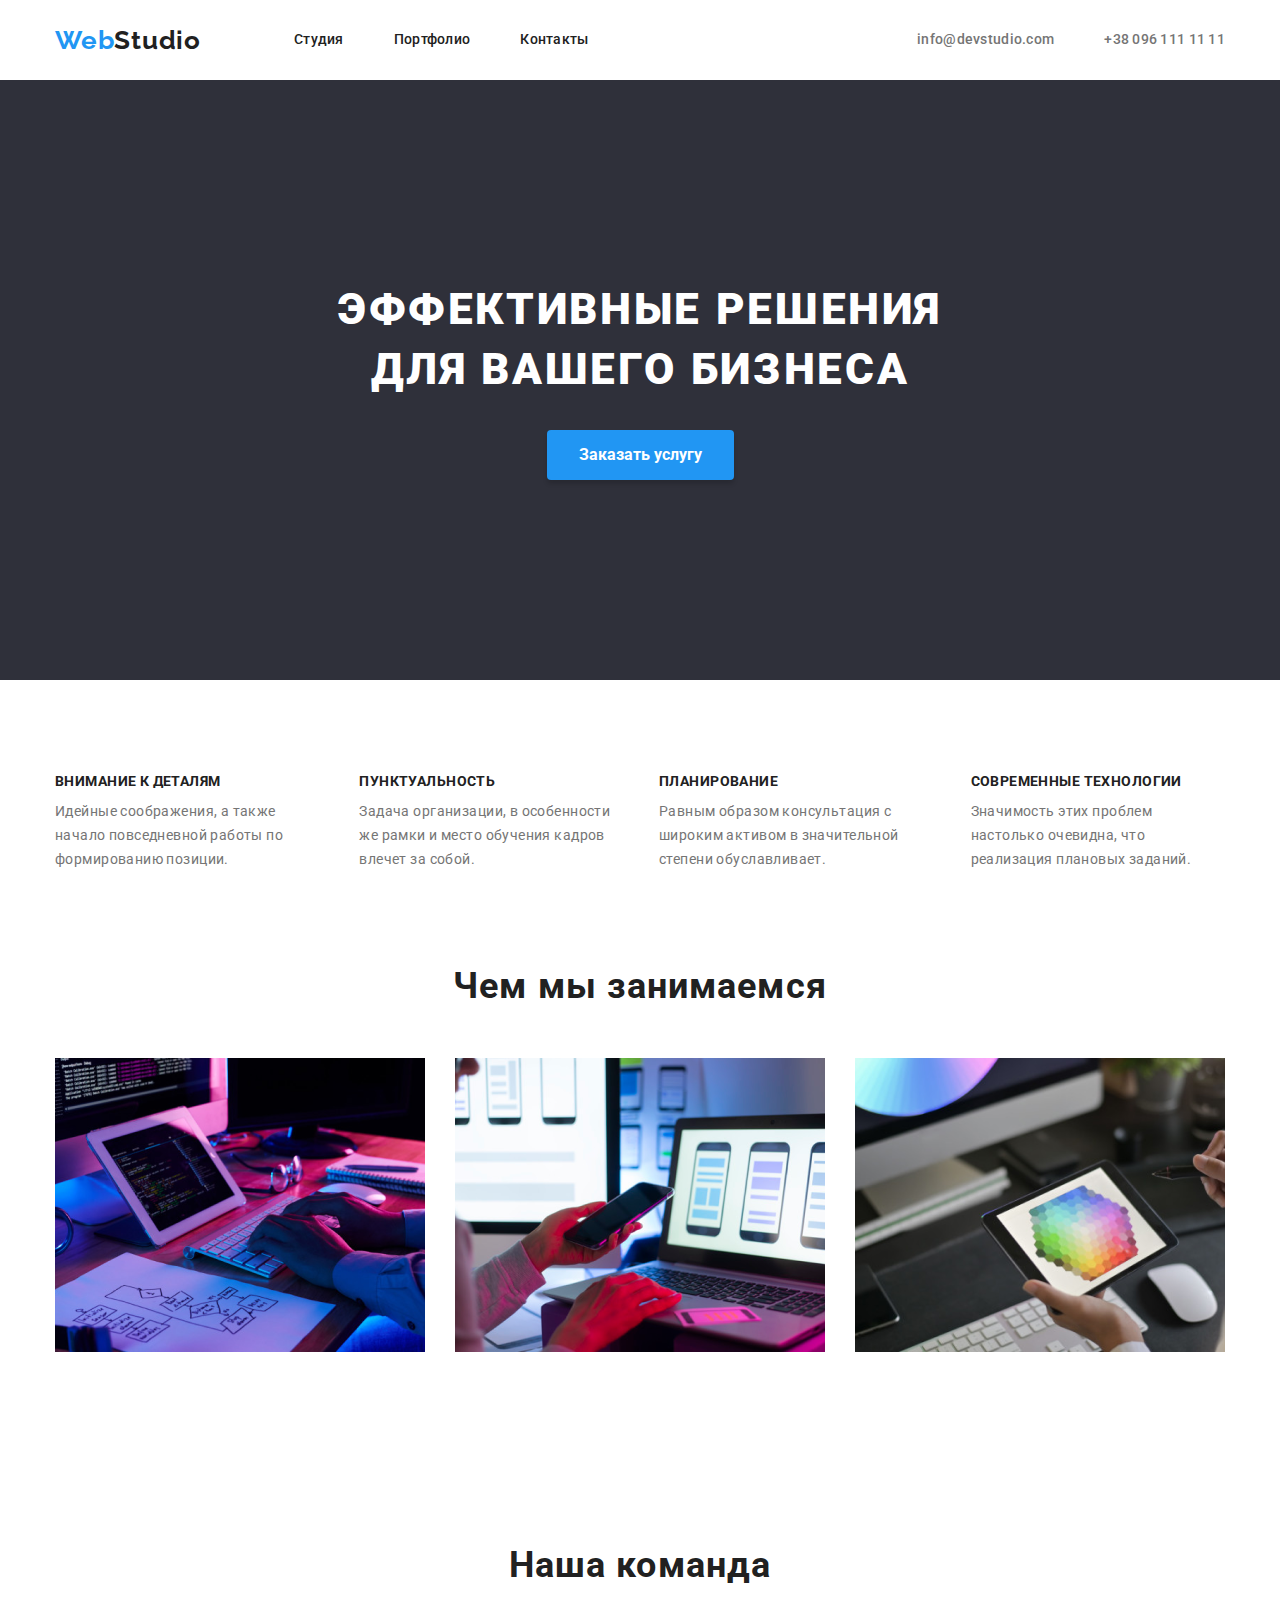
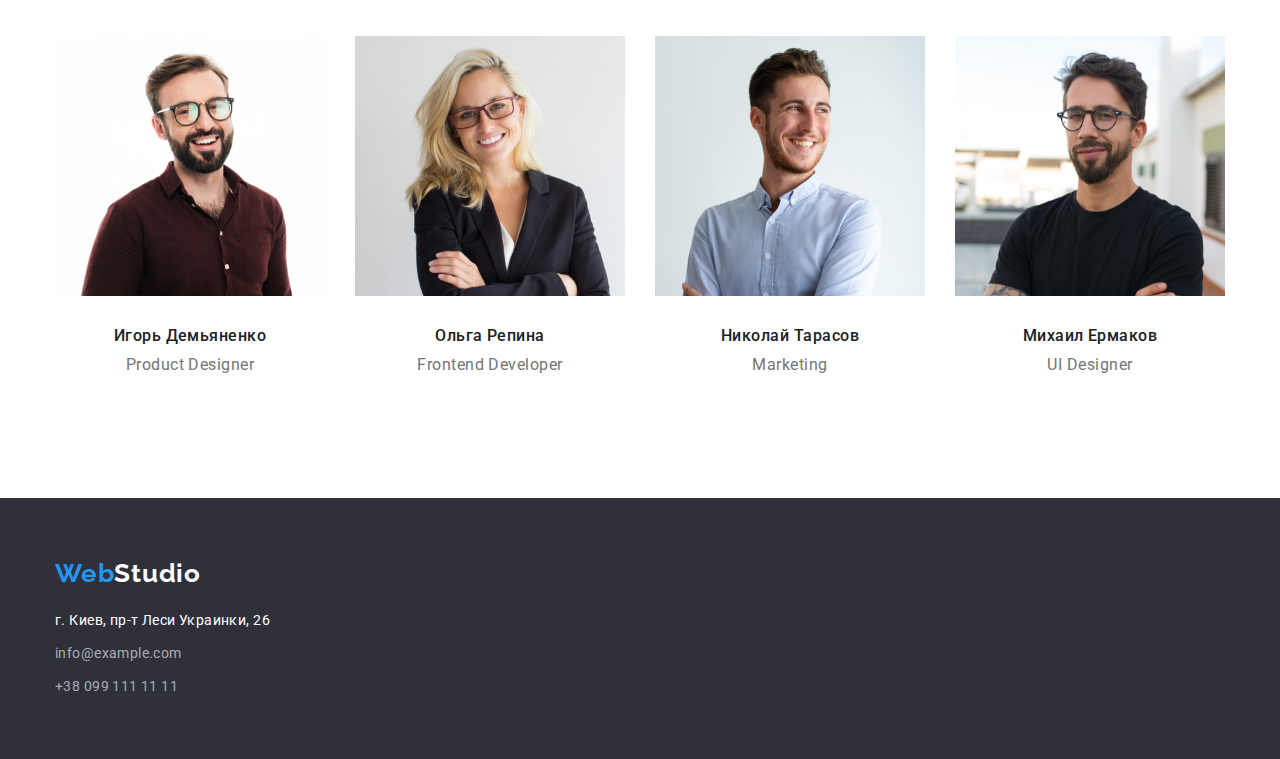
==== index.html @ 6ae776a7 "шаблон для 4 ДЗ" ====
<!DOCTYPE html>
<html lang="ru">
<head>
    <meta charset="UTF-8">
    <meta name="viewport" content="width=device-width, initial-scale=1.0">
    <title> goit-markup-hw-03</title>
    <link rel="preconnect" href="https://fonts.gstatic.com">
    <link href="https://fonts.googleapis.com/css2?family=Raleway:wght@700&family=Roboto:wght@400;500;700;900&display=swap" rel="stylesheet">
    <link rel="stylesheet"
        href="https://cdnjs.cloudflare.com/ajax/libs/modern-normalize/1.0.0/modern-normalize.min.css">
    <link rel="stylesheet" href="./css/styles.css">
</head>
<body>

    <!--меню главной навигации-->
    <header class="page-header">
        <div class="conteiner">
             <a href="#" class="logo">Web<span class="logo-color">Studio</span> </a>
                <nav class="nav">
                    <ul class="site-nav">
                        <li class="item"> <a class="header-links" href="./index.html" >Студия</a></li>
                        <li class="item"> <a class="header-links" href="./portfolio.html" >Портфолио</a> </li>
                        <li class="item"> <a class="header-links" href="" >Контакты</a></li>
                    </ul>
                </nav>   
            <ul class="header-contacts">
                <li class="contact-item"><a class="header-links" href="mailto:info@devstudio.com">info@devstudio.com</a></li>
                <li class="contact-item"><a class="header-links" href="tel:380961111111">+38 096 111 11 11</a></li>
            </ul>   
        </div>  
    </header>
    
    <!--Контент из секций-->
    <main>
        <!--секция Герой-->
        <section class="hero">
            <div class="conteiner">                
                 <h1 class="hero-text">Эффективные решения <br/> для вашего бизнеса</h1>
                <button type="button" class="hero-button">Заказать услугу</button>                
            </div>
        </section>
        
        <!--секция преимущества-->
        <section class="advantages">
            <div class="conteiner">
                <h2 class="invisible-title">Наши преимущества</h2>
                <ul class="advantages-elements">
                    <li class="advantages-element" >
                        <h3 class="name">Внимание к деталям</h3>  
                        <p>Идейные соображения, а также начало повседневной работы по формированию позиции.</p>   
                    </li>
                    <li class="advantages-element">
                        <h3 class="name">Пунктуальность</h3>  
                        <p>Задача организации, в особенности же рамки и место обучения кадров влечет за собой.</p>   
                    </li>
                    <li class="advantages-element">
                        <h3 class="name">Планирование</h3>  
                        <p>Равным образом консультация с широким активом в значительной степени обуславливает.</p>   
                    </li>
                    <li class="advantages-element">
                        <h3 class="name">Современные технологии</h3>  
                        <p>Значимость этих проблем настолько очевидна, что реализация плановых заданий.</p>   
                    </li>                    
                </ul>
            </div>
        </section>
        
         <!--секция чем мы занимаемся-->
        <section class="activity">
            <div class="conteiner">                
                    <h2 class="activity-titel">Чем мы занимаемся</h2>
                    <ul class="activity-variants">
                        <li class="activity-variant"> 
                                <a href="#"><img src="./img/z1.png" 
                                                alt="написание документации" 
                                                width="370" 
                                                height="294">
                                </a> 
                        </li>
                        <li class="activity-variant">
                                <a href=""><img src="./img/z2.png" 
                                                alt="разработка мобильных приложения" 
                                                width="370" 
                                                height="294">
                                </a>
                        </li>
                        <li class="activity-variant">
                                <a href=""><img src="./img/z3.png" 
                                                alt="подбор цвета с помощю приложения" 
                                                width="370" 
                                                height="294">

                                </a>
                        </li>
                    </ul>                
            </div>
        </section>
            
        <!--секция наша команда-->
        <section class="comand">            
            <div class="conteiner ">                
                <h2 class="comand-titel" >Наша команда</h2>
                <ul class="comand-members">
                    <li class="comand-member">
                        <a href="#">
                             <img class="photograph" src="./img/nk1.jpg" 
                                  alt="парень в очках и коричневой рубашке" 
                                  width="270"
                                  height="260">
                            <div class="background-titel">
                                 <h3 class="fuul-name">Игорь Демьяненко</h3>
                                 <p class="comand-position">Product Designer</p>
                            </div>
                        </a>
                    </li>
                    <li class="comand-member">
                        <a href="#">
                            <img class="photograph" src="./img/nk2.jpg" 
                                    alt="девушка в очках и черном педжаке" 
                                    width="270"
                                    height="260">
                            <div class="background-titel">
                                    <h3 class="fuul-name">Ольга Репина</h3>
                                    <p class="comand-position">Frontend Developer</p>
                            </div>
                        </a>
                    </li>
                    <li class="comand-member">
                        <a href="#">
                            <img class="photograph" src="./img/nk3.jpg" 
                                 alt="парень в белой рубашке" 
                                 width="270"
                                 height="260">
                             <div class="background-titel">
                                <h3 class="fuul-name">Николай Тарасов</h3>
                                <p class="comand-position">Marketing</p>
                            </div>
                        </a>
                    </li>
                    <li class="comand-member">
                        <a href="#">
                             <img class="photograph" src="./img/nk4.jpg" 
                                alt="парень в очках и черной футболке" 
                                width="270"
                                height="260">
                            <div class="background-titel">
                                <h3 class="fuul-name">Михаил Ермаков</h3>
                                <p class="comand-position">UI Designer</p>
                            </div>
                        </a>
                     </li>   
                </ul>                
            </div>                
        </section>
        
    </main>

    <!--Контактная информация подвал-->
    <footer class="page-footer">
        <section class="footer-sec">
            <div class="conteiner">
                <h2 class="invisible-title">Подвал</h2>
                <a class="logo-footer" href="#">Web<span class="logo-color-footer">Studio</span> </a>
                <address> 
                    <ul class="contacts">
                        <li class="contact-element">
                            <p>г. Киев, пр-т Леси Украинки, 26</p>
                        </li>
                        <li class="contact-element contacts-foter">
                            <a href="mailto:info@example.com">info@example.com</a>
                        </li>
                        <li class="contact-element contacts-foter">
                            <a href="tel:380991111111">+38 099 111 11 11</a>
                        </li>                     
                    </ul>
                </address>
            </div>
        </section>        
    </footer>
</body>
</html>
---- css/styles.css ----
/* Hedaer*/

:root {
 /*--main-backgraund-color:#E5E5E5;*/
  --dark-backgraund-color: #2f303a;
  --black-text-color: #212121;
  --hover-text-color: #2196f3;
  --white-text-color: #ffffff;
  --grey-text-color: #757575;
  --button-background-color: #f5f4fa;
  --white-background-color: #ffffff;
}

a {
  text-decoration: none;  
}


li {
  list-style: none;
}
a,
ul,
li,
p,
h1,
h2,
h3,
h4{
  margin-top: 0;
  margin-bottom: 0;
  padding-left: 0;
}

body {
  font-family: Roboto;
}

.conteiner {

  width: 1200px;
  margin-left: auto;
  margin-right: auto;  
  padding-left: 15px;
  padding-right: 15px;
}

/* Логотип*/
.logo {
  margin-right: 93px;

  font-family: Raleway;
  font-weight: 700;
  font-size: 26px;
  line-height: 1.19;
  letter-spacing: 0.03em;

  color: var(--hover-text-color);
}
.logo-color {
  color: var(--black-text-color);
}

/* главное меню с контактами*/
.page-header >.conteiner{
  display: flex;
  align-items: center;
}
 
.page-header {
 color: var(--black-text-color);
 background-color:var(--white-background-color); 
}

.site-nav{
  display: flex;
}

.site-nav>.item:not(:last-child){
margin-right: 50px;
}

.header-contacts>.contact-item:not(:last-child){
  margin-right: 50px;
}

.header-links{
  display: block;
  padding-top: 32px;
  padding-bottom: 32px;
}

.header-contacts{
  display: flex;
  margin-left: auto;
}

.site-nav a {
  font-weight: 500;
  font-size: 14px;
  line-height: 1.14;
  letter-spacing: 0.02em;

  color: var(--black-text-color);
}

.header-contacts a {
  font-weight: 500;
  font-size: 14px;
  line-height: 1.14;
  letter-spacing: 0.02em;

  color: var(--grey-text-color);
}

.site-nav a:hover,
.site-nav a:focus {
  color: var(--hover-text-color);
}

.header-contacts a:hover,
.header-contacts a:focus {
  color: var(--hover-text-color);
}

/*Секция Герой*/

.hero {
  background-color: var(--dark-backgraund-color);
  text-align: center;
  padding-top: 200px; 
  padding-bottom: 200px;
}

.hero-text {
  
  display: block;
   
  padding-bottom: 30px;
  margin-left: auto;
  margin-right: auto;
  font-weight: 900;
  font-size: 44px;
  line-height: 1.36;

  text-align: center;
  letter-spacing: 0.06em;
  text-transform: uppercase;

  color: var(--white-text-color);
}

.hero-button {
  display: inline-block;
  text-align: center;
  text-decoration: none;
  
  padding-top: 10px;
  padding-right: 32px;
  padding-bottom: 10px;
  padding-left: 32px;
  
  cursor: pointer;
  border: transparent; 

  font-weight: 700;
  font-size: 16px;
  line-height: 1.88;

  background: var(--hover-text-color);
  box-shadow: 0px 4px 4px rgba(0, 0, 0, 0.15);
  border-radius: 4px;
  color: var(--white-text-color);
  font-family: inherit;
}

.hero-button:hover,
.hero-button:focus{
  background-color: var(--white-background-color);
  color: var(--hover-text-color);
}

/*Приимущества*/

.advantages {
  display: flex;
  background-color: var(--white-background-color);
  padding-top: 94px;
  padding-bottom: 94px;
}

.advantages-elements{
  display: flex;
 /* margin-top: 94px;
  margin-bottom: 94px;*/
}

.advantages-elements>.advantages-element:not(:last-child){
  margin-right: 30px;
}

.invisible-title {
  position: absolute;
  clip: rect(0 0 0 0);
  width: 1px;
  height: 1px;
  margin: -1px;
  ...
}

.name{
  margin-bottom: 10px;
}

.advantages h3 {
  font-weight: 700;
  font-size: 14px;
  line-height: 1.14;
  letter-spacing: 0.03em;
  text-transform: uppercase;

  color: var(--black-text-color);
}

.advantages p {
  font-size: 14px;
  line-height: 1.71;

  letter-spacing: 0.03em;

  color: var(--grey-text-color);
}

/*наши работы*/

.activity {
  display: flex;
  background-color: var(--white-background-color);
  padding-bottom: 94px;
}

.activity-titel{
  margin-bottom: 50px;
}

.activity-variants{
  display: flex;  
}

.activity-variants>.activity-variant:not(:last-child){
  margin-right: 30px;
}

.activity h2 {
  font-weight: 700;
  font-size: 36px;
  line-height: 1.17;
  text-align: center;
  letter-spacing: 0.03em;

  color: var(--black-text-color);
}

/*Наша команда*/

.comand {
  display: flex;
  background-color: var(--white-background-color);
  padding-top: 94px;
  padding-bottom: 94px; 
  
}

.comand-titel{  
  margin-bottom: 50px;

  font-weight: 700;
  font-size: 36px;
  line-height: 1.17;
  text-align: center;
  letter-spacing: 0.03em;

  color: var(--black-text-color);
}

.comand-members{
  display: flex; 
}

.comand-members>.comand-member:not(:last-child){
  margin-right: 30px;
}

.photograph{
  display: block;  
}

.fuul-name{  
  margin-bottom: 10px;

  font-weight: 500;
  font-size: 16px;
  line-height: 1.19;

  letter-spacing: 0.03em;

  color: var(--black-text-color);
}

.background-titel{
  background-color: var(--white-background-color);
  padding-top: 30px;
  padding-bottom: 30px;
  text-align: center;
}

.comand-position {
  font-size: 16px;
  line-height: 1.19;

  letter-spacing: 0.03em;

  color: var(--grey-text-color);
}

/*Футер*/

.page-footer {
  background-color: var(--dark-backgraund-color);
  padding-top: 60px;
  padding-bottom: 60px;
}

.contacts>.contact-element:not(:last-child){
  margin-bottom: 9px; 
}

.logo-footer{
  display: block;
  margin-bottom: 20px;

  font-family: Raleway;
  font-weight: 700;
  font-size: 26px;
  line-height: 1.19;  

  letter-spacing: 0.03em;
   
  color: var(--hover-text-color);
}

.logo-color-footer{
  color:var(--white-text-color);
}

.page-footer p {
  font-style: normal;
  font-size: 14px;
  line-height: 1.71;

  letter-spacing: 0.03em;

  color: var(--white-text-color);
}

.contacts-foter a {
  font-style: normal;
  font-size: 14px;
  line-height: 1.71;

  letter-spacing: 0.03em;

  color: rgba(255, 255, 255, 0.6);
}

/*Портфолио кнопки*/

.border-botton{
  border-bottom: 1px solid #ECECEC;
}

.our-projects {
  background-color:var(--white-background-color);
  padding-top: 94px;
  padding-bottom: 94px;
} 

.portfolio-button {
  display: inline-block;
  text-align: center;
  text-decoration: none;
  background-color: var(--button-background-color);

  padding-top: 6px;
  padding-right: 22px;
  padding-bottom: 6px;
  padding-left: 22px; 

  font-family: inherit;

  font-weight: 500;
  font-size: 16px;
  line-height: 1.62;

  *letter-spacing: 0.03em;

  color: var(--black-text-color);
  border-radius: 4px;
  border: transparent;
  cursor: pointer;
}

.portfolio-button:hover,
.portfolio-button:focus{
  background-color: var(--hover-text-color);
  color: var(--white-background-color);
}

.filters-button>.filter-button:not(:last-child){
  margin-right: 8px; 
}

.filters-button{
  display: flex;
  justify-content:center;
  margin-bottom: 50px;
 
}

/* портфлио проекты*/

.projects-view{
  display: flex;
  flex-wrap: wrap;
    
}

.project-elements{
  display: block;
  
  width: calc((100% - 60px) / 3);
  margin-right: 30px;
  margin-bottom: 30px;
  border: 1px solid #eeeeee;
}

.project-elements:nth-child(3n){
  margin-right: 0;
}

.project-elements:nth-last-child(-n + 3){
  margin-bottom: 0;
}

.project-img{
  display: block;  
}

.project-titel{ 
  margin-bottom: 4px;

  font-weight: 700;
  font-size: 18px;
  line-height: 2;

  letter-spacing: 0.06em;

  color: var(--black-text-color);
}

.project-type{
  font-size: 16px;
  line-height: 1.87;

  letter-spacing: 0.03em;

  color: var(--grey-text-color);
}

.portfolio-button:hover,
.portfolio-button:focus {
  background-color: var(--hover-text-color);
  color: var(--white-text-color);
}

.background-end{
  background-color: var(--white-background-color);
  padding-top: 20px;
  padding-left: 24px;
  padding-bottom: 20px;
}
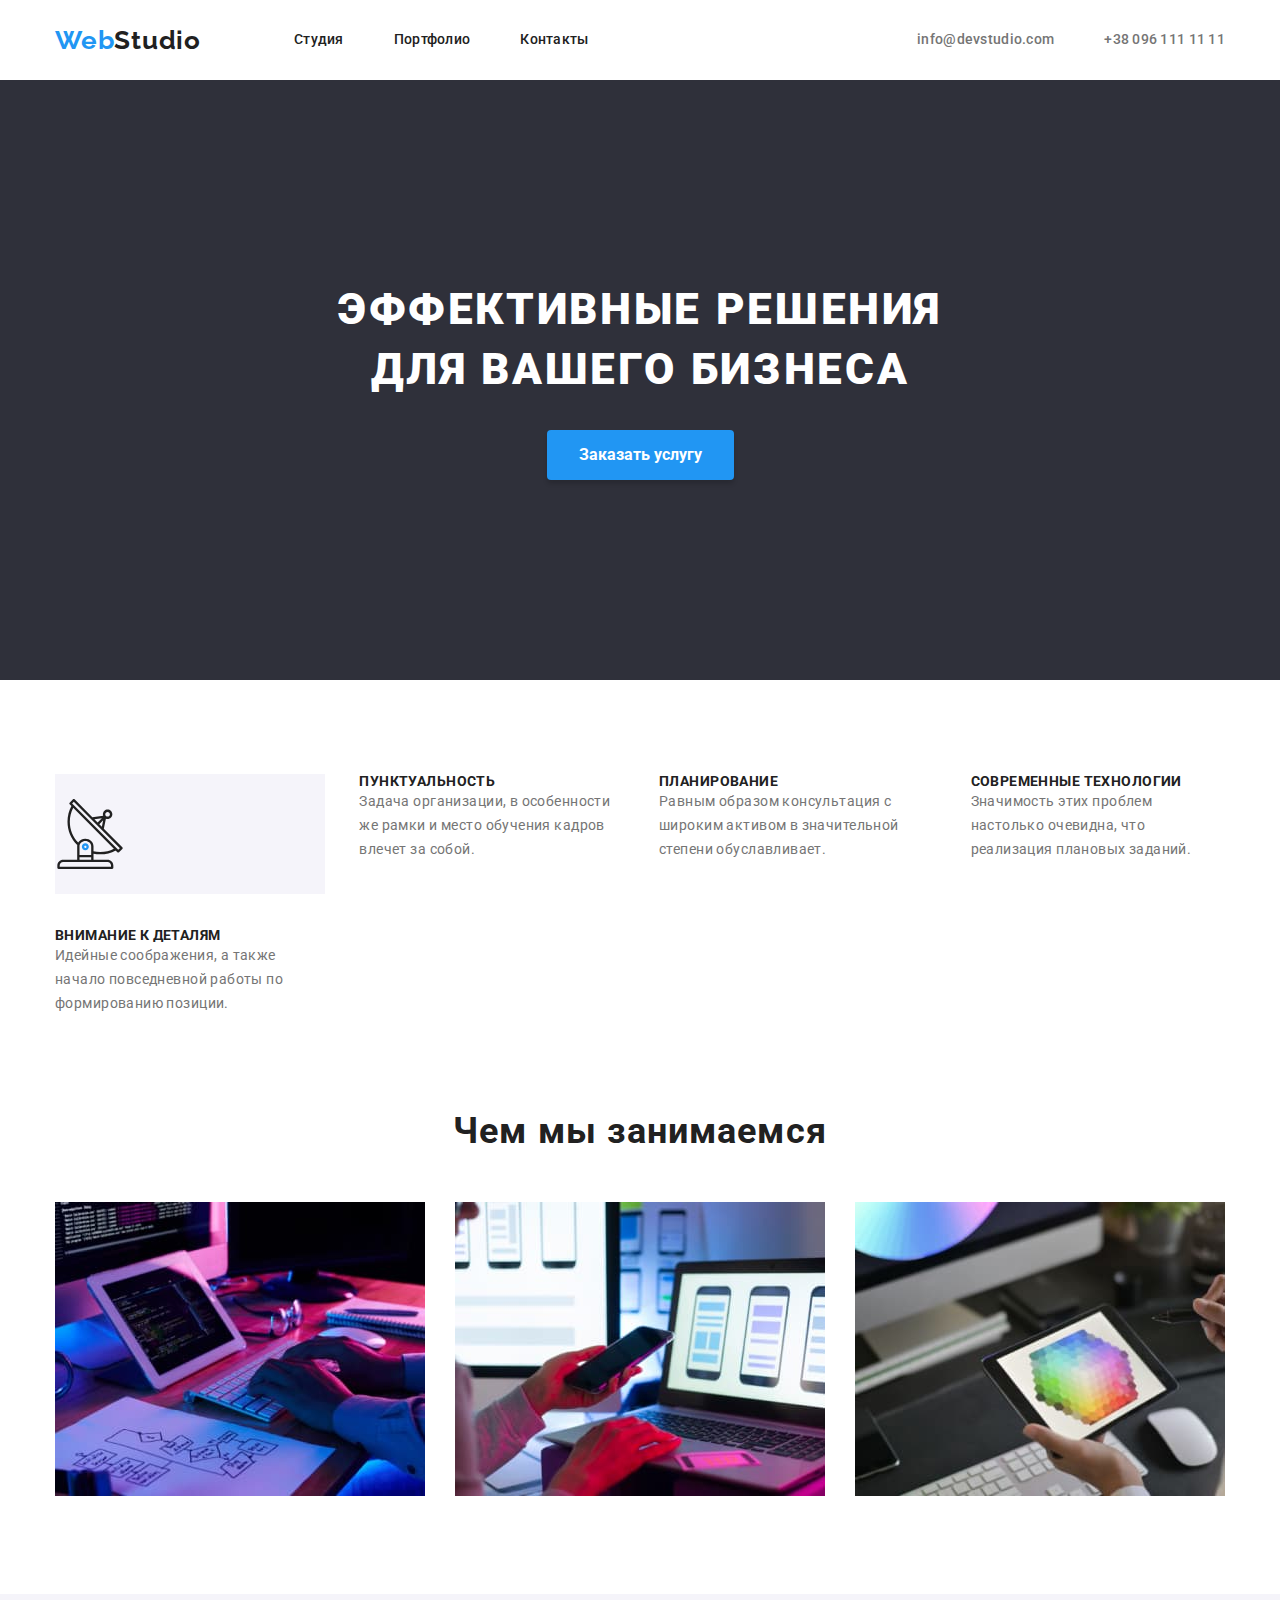
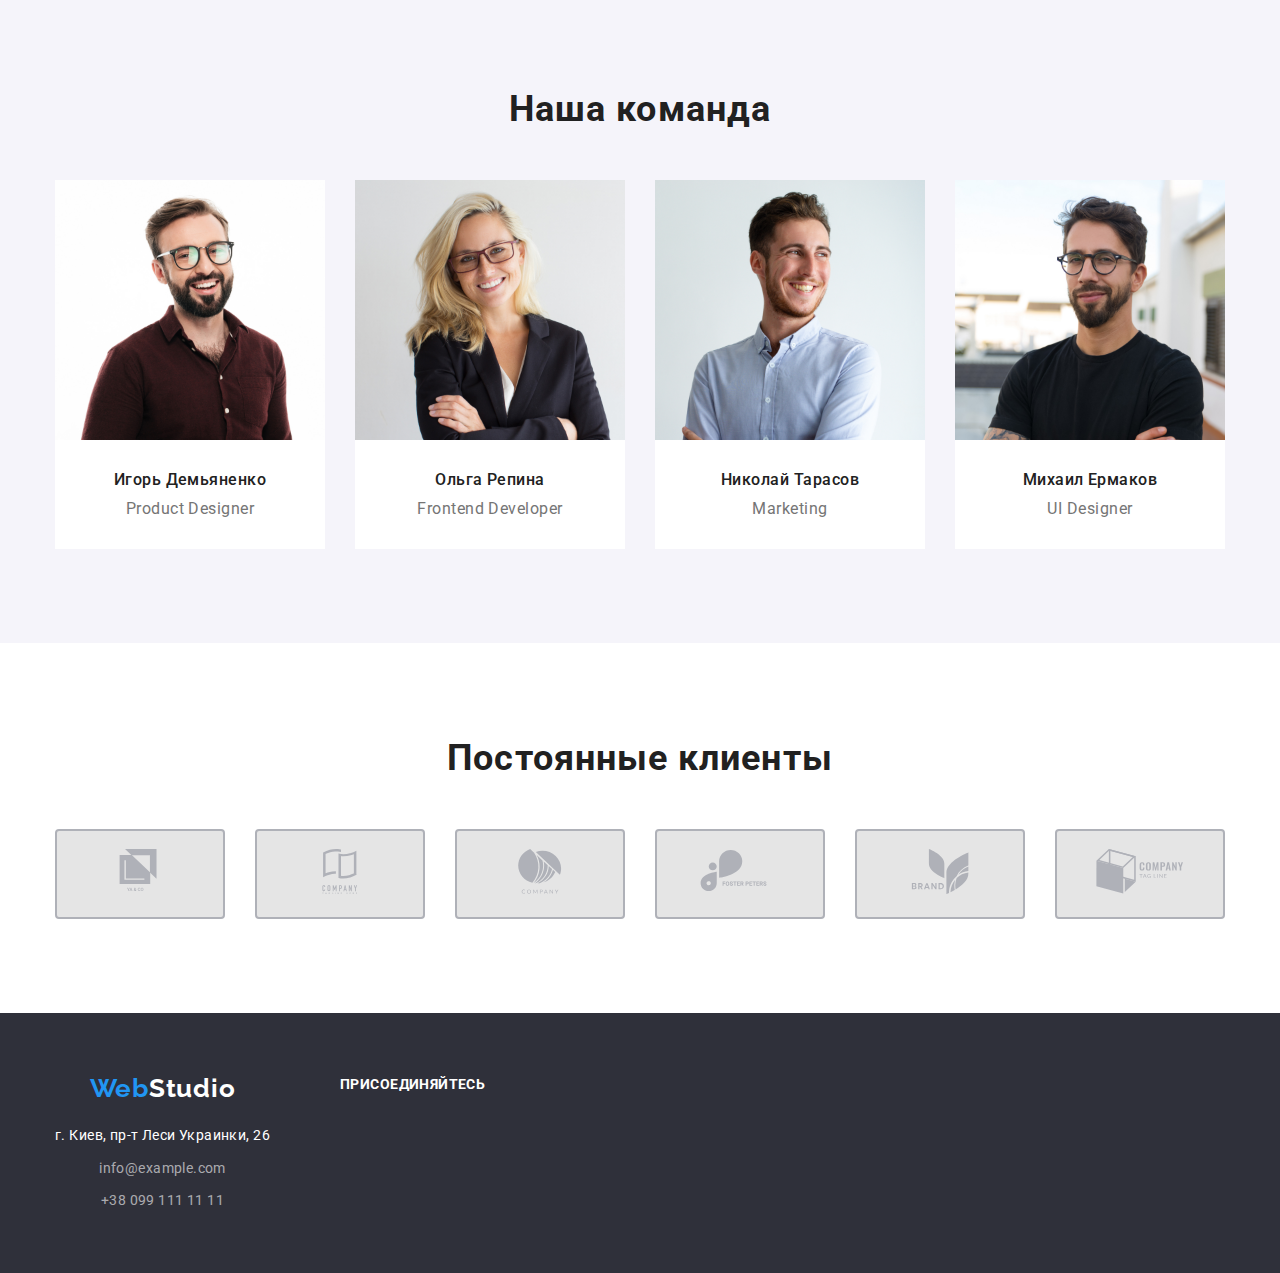
==== commit f5ba1a0a: "создает логотипы компании" ====
--- a/index.html
+++ b/index.html
@@ -35,8 +35,10 @@
         <!--секция Герой-->
         <section class="hero">
             <div class="conteiner">                
-                 <h1 class="hero-text">Эффективные решения <br/> для вашего бизнеса</h1>
-                <button type="button" class="hero-button">Заказать услугу</button>                
+                <div class="hero-width">
+                    <h1 class="hero-text">Эффективные решения для вашего бизнеса</h1>
+                    <button type="button" class="hero-button">Заказать услугу</button>  
+                </div>              
             </div>
         </section>
         
@@ -46,6 +48,11 @@
                 <h2 class="invisible-title">Наши преимущества</h2>
                 <ul class="advantages-elements">
                     <li class="advantages-element" >
+                        <a href="">
+                            <svg class="advantages-icon">
+                                <use class="icon-element" href="./img/symbol-defs.svg#icon-antenna" width=70px hidgh=70px ></use>
+                            </svg>
+                        </a>
                         <h3 class="name">Внимание к деталям</h3>  
                         <p>Идейные соображения, а также начало повседневной работы по формированию позиции.</p>   
                     </li>
@@ -71,21 +78,21 @@
                     <h2 class="activity-titel">Чем мы занимаемся</h2>
                     <ul class="activity-variants">
                         <li class="activity-variant"> 
-                                <a href="#"><img src="./img/z1.png" 
+                                <a href="#"><img src="./img/z1.jpg" 
                                                 alt="написание документации" 
                                                 width="370" 
                                                 height="294">
                                 </a> 
                         </li>
                         <li class="activity-variant">
-                                <a href=""><img src="./img/z2.png" 
+                                <a href=""><img src="./img/z2.jpg" 
                                                 alt="разработка мобильных приложения" 
                                                 width="370" 
                                                 height="294">
                                 </a>
                         </li>
                         <li class="activity-variant">
-                                <a href=""><img src="./img/z3.png" 
+                                <a href=""><img src="./img/z3.jpg" 
                                                 alt="подбор цвета с помощю приложения" 
                                                 width="370" 
                                                 height="294">
@@ -152,28 +159,100 @@
                 </ul>                
             </div>                
         </section>
+
+        <!--Постоянные клиенты-->
+        <section class="regular-customers">
+            <div class="conteiner ">
+                <h2 class="customers-titel">Постоянные клиенты</h2>
+                <ul class="buyer-list">
+                    <li class="customers-element">
+                       <a href=""> 
+                            <svg class="customers-logo">
+                                <use href="./img/symbol-defs.svg#icon-logo1"></use>
+                            </svg>    
+                       </a>
+                    </li>
+                    <li class="customers-element">
+                        <a href=""> 
+                             <svg class="customers-logo">
+                                 <use href="./img/symbol-defs.svg#icon-logo2"></use>
+                             </svg>    
+                        </a>
+                     </li>
+                     <li class="customers-element">
+                        <a href=""> 
+                             <svg class="customers-logo">
+                                 <use href="./img/symbol-defs.svg#icon-logo3"></use>
+                             </svg>    
+                        </a>
+                     </li>
+                     <li class="customers-element">
+                        <a href=""> 
+                             <svg class="customers-logo sizefor">
+                                 <use href="./img/symbol-defs.svg#icon-logo4"></use>
+                             </svg>    
+                        </a>
+                     </li>
+                     <li class="customers-element">
+                        <a href=""> 
+                             <svg class="customers-logo">
+                                 <use href="./img/symbol-defs.svg#icon-logo5"></use>
+                             </svg>    
+                        </a>
+                     </li>
+                     <li class="customers-element sizesix">
+                        <a href=""> 
+                             <svg class="customers-logo">
+                                 <use href="./img/symbol-defs.svg#icon-logo6"></use>
+                             </svg>    
+                        </a>
+                     </li>
+                    
+                </ul>
+            </div>
+        </section>
         
     </main>
 
     <!--Контактная информация подвал-->
     <footer class="page-footer">
-        <section class="footer-sec">
+        <section >
             <div class="conteiner">
-                <h2 class="invisible-title">Подвал</h2>
-                <a class="logo-footer" href="#">Web<span class="logo-color-footer">Studio</span> </a>
-                <address> 
-                    <ul class="contacts">
-                        <li class="contact-element">
-                            <p>г. Киев, пр-т Леси Украинки, 26</p>
-                        </li>
-                        <li class="contact-element contacts-foter">
-                            <a href="mailto:info@example.com">info@example.com</a>
-                        </li>
-                        <li class="contact-element contacts-foter">
-                            <a href="tel:380991111111">+38 099 111 11 11</a>
-                        </li>                     
-                    </ul>
-                </address>
+                <div class="contacts-footer">
+                    <div>
+                        <h2 class="invisible-title">Подвал</h2>
+                        <a class="logo-footer" href="#">Web<span class="logo-color-footer">Studio</span> </a>
+                        <address> 
+                            <ul class="contacts">
+                                <li class="contact-element">
+                                    <p>г. Киев, пр-т Леси Украинки, 26</p>
+                                </li>
+                                <li class="contact-element contacts-foter">
+                                    <a href="mailto:info@example.com">info@example.com</a>
+                                </li>
+                                <li class="contact-element contacts-foter">
+                                    <a href="tel:380991111111">+38 099 111 11 11</a>
+                                </li>                     
+                            </ul>
+                        </address>
+                    </div>
+                    
+                    <div class="social-networks">
+                        <p class="titel-networks">присоединяйтесь</p>
+                        <ul>
+                            <li> <a href="#"></a> 
+                            </li>
+                            <li>
+
+                            </li>
+                            <li>
+                                
+                            </li>
+                            <li></li>
+                        </ul>
+                    </div>
+                </div>
+                
             </div>
         </section>        
     </footer>
--- a/css/styles.css
+++ b/css/styles.css
@@ -1,7 +1,7 @@
 /* Hedaer*/
 
 :root {
- /*--main-backgraund-color:#E5E5E5;*/
+ --logo-backgraund-color:#E5E5E5;
   --dark-backgraund-color: #2f303a;
   --black-text-color: #212121;
   --hover-text-color: #2196f3;
@@ -132,6 +132,11 @@
   padding-bottom: 200px;
 }
 
+.hero-width{
+ display: inline-block; 
+ width: 696px;
+}
+
 .hero-text {
   
   display: block;
@@ -208,6 +213,25 @@
   ...
 }
 
+.advantages-icon{
+  display:inline-flex;
+  
+  width: 270px;
+  height: 120px;
+  background-color:var(--button-background-color) ;
+  margin-bottom: 30px;
+  align-items: center;
+  justify-content: center;
+}
+/*
+.icon-element{
+  display: inline-flex;
+  /*width: 70px;
+  height: 70px;*/
+  align-items: center;
+  justify-content: center;
+}*/
+
 .name{
   margin-bottom: 10px;
 }
@@ -265,7 +289,7 @@
 
 .comand {
   display: flex;
-  background-color: var(--white-background-color);
+  background-color: var(--button-background-color);
   padding-top: 94px;
   padding-bottom: 94px; 
   
@@ -323,6 +347,77 @@
   color: var(--grey-text-color);
 }
 
+/*Постоянные клиенты*/
+
+.regular-customers{
+padding-top: 94px;
+padding-bottom: 94px;
+}
+
+.customers-titel{
+margin-bottom: 50px;
+
+font-weight: 700px;
+font-size: 36px;
+line-height: 1.17;
+text-align: center;
+letter-spacing: 0.03em;
+
+color: var(--black-text-color);
+}
+
+
+
+.buyer-list{
+  display: flex;
+}
+
+.buyer-list>.customers-element:not(:last-child){
+  margin-right: 30px;
+}
+
+.customers-element{
+  display:inline-flex;
+  width: 170px;
+  height: 90px;
+  border: 2px solid #AFB1B8;
+  box-sizing: border-box;
+  border-radius: 4px;
+  background:var(--logo-backgraund-color);
+  align-items: center;
+  justify-content: center;
+  
+}
+
+
+
+.customers-element .sizefor{
+  width: 80px;
+  height: 42px;
+  fill:#AFB1B8;
+}
+
+.customers-logo{
+  width: 88px;
+  height: 45px;  
+  fill:#AFB1B8;
+}
+
+
+
+.customers-element:hover ,
+.customers-element:focus {
+ border-color: var(--hover-text-color);
+
+}
+
+.customers-logo:hover,
+.customers-logo:focus{
+  fill: var(--hover-text-color);
+}
+
+
+
 /*Футер*/
 
 .page-footer {
@@ -335,6 +430,15 @@
   margin-bottom: 9px; 
 }
 
+.contacts-footer{
+  display: flex;
+  text-align: center;
+}
+
+.social-networks{
+  margin-left: 70px;
+}
+
 .logo-footer{
   display: block;
   margin-bottom: 20px;
@@ -371,6 +475,19 @@
   letter-spacing: 0.03em;
 
   color: rgba(255, 255, 255, 0.6);
+}
+
+.titel-networks{
+
+
+
+font-weight: 700;
+font-size: 14px;
+line-height: 1.14;
+letter-spacing: 0.03em;
+text-transform: uppercase;
+
+color: var(--white-text-color);
 }
 
 /*Портфолио кнопки*/
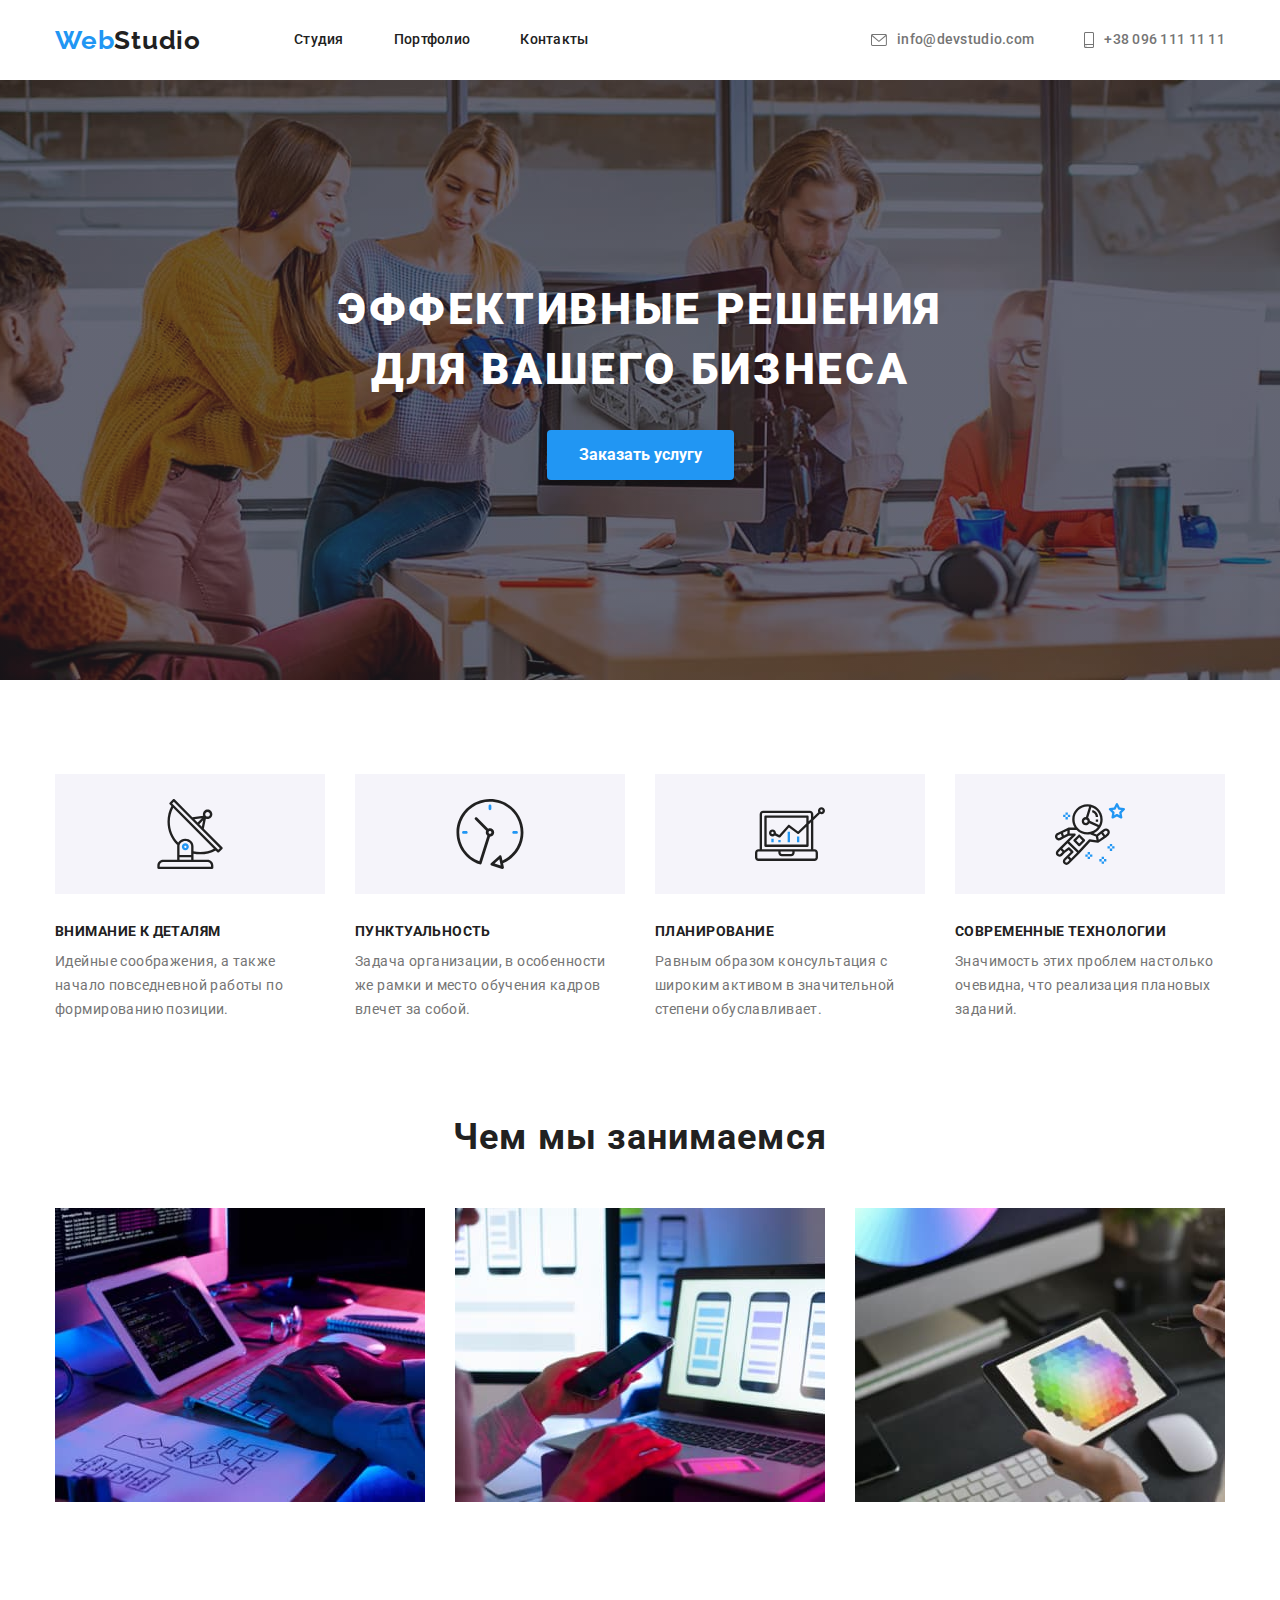
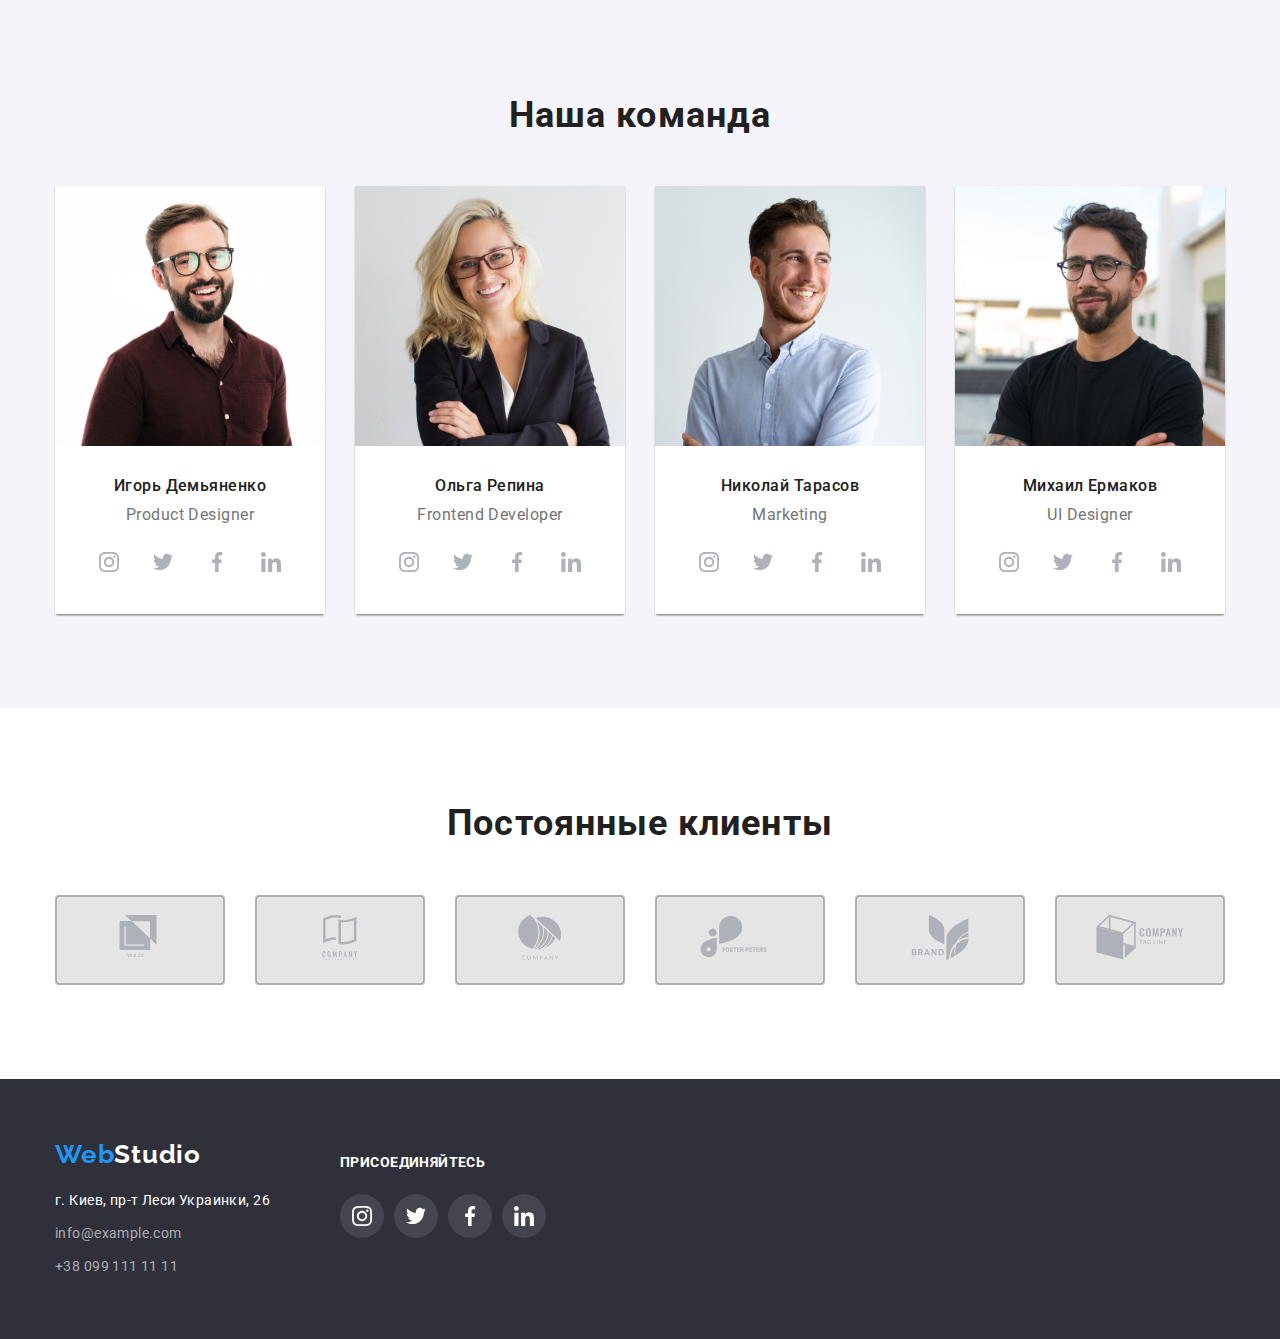
==== commit d736fea5: "ДЗ4 на проверку" ====
--- a/index.html
+++ b/index.html
@@ -3,7 +3,7 @@
 <head>
     <meta charset="UTF-8">
     <meta name="viewport" content="width=device-width, initial-scale=1.0">
-    <title> goit-markup-hw-03</title>
+    <title> goit-markup-hw-04</title>
     <link rel="preconnect" href="https://fonts.gstatic.com">
     <link href="https://fonts.googleapis.com/css2?family=Raleway:wght@700&family=Roboto:wght@400;500;700;900&display=swap" rel="stylesheet">
     <link rel="stylesheet"
@@ -24,8 +24,20 @@
                     </ul>
                 </nav>   
             <ul class="header-contacts">
-                <li class="contact-item"><a class="header-links" href="mailto:info@devstudio.com">info@devstudio.com</a></li>
-                <li class="contact-item"><a class="header-links" href="tel:380961111111">+38 096 111 11 11</a></li>
+                <li class="contact-item"><a class="header-links" href="mailto:info@devstudio.com">
+                                                <svg class="icon-envelope">
+                                                    <use class="icon-mail" href="./img/symbol-defs.svg#icon-envelope" ></use>
+                                                </svg>                    
+                                                info@devstudio.com
+                                         </a>
+                </li>
+                <li class="contact-item"><a class="header-links" href="tel:380961111111">
+                                                <svg class="icon-smartphone">
+                                                    <use class="icon-mail" href="./img/symbol-defs.svg#icon-smartphone" ></use>
+                                                </svg>
+                                                +38 096 111 11 11
+                                          </a>
+                </li>
             </ul>   
         </div>  
     </header>
@@ -34,7 +46,7 @@
     <main>
         <!--секция Герой-->
         <section class="hero">
-            <div class="conteiner">                
+            <div class="overley">                
                 <div class="hero-width">
                     <h1 class="hero-text">Эффективные решения для вашего бизнеса</h1>
                     <button type="button" class="hero-button">Заказать услугу</button>  
@@ -50,21 +62,36 @@
                     <li class="advantages-element" >
                         <a href="">
                             <svg class="advantages-icon">
-                                <use class="icon-element" href="./img/symbol-defs.svg#icon-antenna" width=70px hidgh=70px ></use>
+                                <use class="icon-element" href="./img/symbol-defs.svg#icon-antenna" ></use>
                             </svg>
                         </a>
                         <h3 class="name">Внимание к деталям</h3>  
                         <p>Идейные соображения, а также начало повседневной работы по формированию позиции.</p>   
                     </li>
                     <li class="advantages-element">
+                        <a href="">
+                            <svg class="advantages-icon">
+                                <use class="icon-element" href="./img/symbol-defs.svg#icon-clock" ></use>
+                            </svg>
+                        </a>
                         <h3 class="name">Пунктуальность</h3>  
                         <p>Задача организации, в особенности же рамки и место обучения кадров влечет за собой.</p>   
                     </li>
                     <li class="advantages-element">
+                        <a href="">
+                            <svg class="advantages-icon">
+                                <use class="icon-element" href="./img/symbol-defs.svg#icon-diagram" ></use>
+                            </svg>
+                        </a>
                         <h3 class="name">Планирование</h3>  
                         <p>Равным образом консультация с широким активом в значительной степени обуславливает.</p>   
                     </li>
                     <li class="advantages-element">
+                        <a href="">
+                            <svg class="advantages-icon">
+                                <use class="icon-element" href="./img/symbol-defs.svg#icon-astronaut" ></use>
+                            </svg>
+                        </a>
                         <h3 class="name">Современные технологии</h3>  
                         <p>Значимость этих проблем настолько очевидна, что реализация плановых заданий.</p>   
                     </li>                    
@@ -117,6 +144,41 @@
                             <div class="background-titel">
                                  <h3 class="fuul-name">Игорь Демьяненко</h3>
                                  <p class="comand-position">Product Designer</p>
+                          
+                                <ul class="social-links">
+                                    <li class="social-link">
+                                        <a >
+                                            <svg class="icon-link">
+                                                <use  href="./img/symbol-defs.svg#icon-instagram" ></use>
+                                            </svg>
+                                        </a>
+                                    </li>
+                                    <li class="social-link">
+                                        <a >
+                                            <svg class="icon-link">
+                                                <use  href="./img/symbol-defs.svg#icon-twitter" ></use>
+                                            </svg>
+                                        </a>
+                                    </li>
+
+                                    <li class="social-link">
+                                        <a >
+                                            <svg class="icon-link">
+                                                <use  href="./img/symbol-defs.svg#icon-facebook" ></use>
+                                            </svg>
+                                        </a>
+                                    </li>
+                                    
+                                    <li class="social-link">
+                                        <a >
+                                            <svg class="icon-link">
+                                                <use  href="./img/symbol-defs.svg#icon-linkedin" ></use>
+                                            </svg>
+                                        </a>
+                                    </li>
+                                    
+                                </ul>
+
                             </div>
                         </a>
                     </li>
@@ -129,6 +191,39 @@
                             <div class="background-titel">
                                     <h3 class="fuul-name">Ольга Репина</h3>
                                     <p class="comand-position">Frontend Developer</p>
+                                    <ul class="social-links">
+                                        <li class="social-link">
+                                            <a >
+                                                <svg class="icon-link">
+                                                    <use  href="./img/symbol-defs.svg#icon-instagram" ></use>
+                                                </svg>
+                                            </a>
+                                        </li>
+                                        <li class="social-link">
+                                            <a >
+                                                <svg class="icon-link">
+                                                    <use  href="./img/symbol-defs.svg#icon-twitter" ></use>
+                                                </svg>
+                                            </a>
+                                        </li>
+    
+                                        <li class="social-link">
+                                            <a >
+                                                <svg class="icon-link">
+                                                    <use  href="./img/symbol-defs.svg#icon-facebook" ></use>
+                                                </svg>
+                                            </a>
+                                        </li>
+                                        
+                                        <li class="social-link">
+                                            <a >
+                                                <svg class="icon-link">
+                                                    <use  href="./img/symbol-defs.svg#icon-linkedin" ></use>
+                                                </svg>
+                                            </a>
+                                        </li>
+                                        
+                                    </ul>
                             </div>
                         </a>
                     </li>
@@ -141,6 +236,39 @@
                              <div class="background-titel">
                                 <h3 class="fuul-name">Николай Тарасов</h3>
                                 <p class="comand-position">Marketing</p>
+                                <ul class="social-links">
+                                    <li class="social-link">
+                                        <a >
+                                            <svg class="icon-link">
+                                                <use  href="./img/symbol-defs.svg#icon-instagram" ></use>
+                                            </svg>
+                                        </a>
+                                    </li>
+                                    <li class="social-link">
+                                        <a >
+                                            <svg class="icon-link">
+                                                <use  href="./img/symbol-defs.svg#icon-twitter" ></use>
+                                            </svg>
+                                        </a>
+                                    </li>
+
+                                    <li class="social-link">
+                                        <a >
+                                            <svg class="icon-link">
+                                                <use  href="./img/symbol-defs.svg#icon-facebook" ></use>
+                                            </svg>
+                                        </a>
+                                    </li>
+                                    
+                                    <li class="social-link">
+                                        <a >
+                                            <svg class="icon-link">
+                                                <use  href="./img/symbol-defs.svg#icon-linkedin" ></use>
+                                            </svg>
+                                        </a>
+                                    </li>
+                                    
+                                </ul>
                             </div>
                         </a>
                     </li>
@@ -153,6 +281,39 @@
                             <div class="background-titel">
                                 <h3 class="fuul-name">Михаил Ермаков</h3>
                                 <p class="comand-position">UI Designer</p>
+                                <ul class="social-links">
+                                    <li class="social-link">
+                                        <a >
+                                            <svg class="icon-link">
+                                                <use  href="./img/symbol-defs.svg#icon-instagram" ></use>
+                                            </svg>
+                                        </a>
+                                    </li>
+                                    <li class="social-link">
+                                        <a >
+                                            <svg class="icon-link">
+                                                <use  href="./img/symbol-defs.svg#icon-twitter" ></use>
+                                            </svg>
+                                        </a>
+                                    </li>
+
+                                    <li class="social-link">
+                                        <a >
+                                            <svg class="icon-link">
+                                                <use  href="./img/symbol-defs.svg#icon-facebook" ></use>
+                                            </svg>
+                                        </a>
+                                    </li>
+                                    
+                                    <li class="social-link">
+                                        <a >
+                                            <svg class="icon-link">
+                                                <use  href="./img/symbol-defs.svg#icon-linkedin" ></use>
+                                            </svg>
+                                        </a>
+                                    </li>
+                                    
+                                </ul>
                             </div>
                         </a>
                      </li>   
@@ -239,16 +400,39 @@
                     
                     <div class="social-networks">
                         <p class="titel-networks">присоединяйтесь</p>
-                        <ul>
-                            <li> <a href="#"></a> 
+                        <ul class="footer-links">
+                            <li class="footer-link">
+                                <a href="">
+                                    <svg class="icon-footer">
+                                        <use  href="./img/symbol-defs.svg#icon-instagram" ></use>
+                                    </svg>
+                                </a>
                             </li>
-                            <li>
-
+                            <li class="footer-link">
+                                <a  href="">
+                                    <svg class="icon-footer">
+                                        <use  href="./img/symbol-defs.svg#icon-twitter" ></use>
+                                    </svg>
+                                </a>
                             </li>
-                            <li>
-                                
+
+                            <li class="footer-link">
+                                <a  href="">
+                                    <svg class="icon-footer">
+                                        <use  href="./img/symbol-defs.svg#icon-facebook" ></use>
+                                    </svg>
+                                </a>
                             </li>
-                            <li></li>
+                            
+                            <li class="footer-link">
+                                <a  href="">
+                                    <svg class="icon-footer">
+                                        <use  href="./img/symbol-defs.svg#icon-linkedin" ></use>
+                                    </svg>
+                                </a>
+                            </li>
+                            
+                        </ul>
                         </ul>
                     </div>
                 </div>
--- a/css/styles.css
+++ b/css/styles.css
@@ -9,6 +9,7 @@
   --grey-text-color: #757575;
   --button-background-color: #f5f4fa;
   --white-background-color: #ffffff;
+  --fill-icons-color:#AFB1B8;
 }
 
 a {
@@ -85,9 +86,51 @@
 }
 
 .header-links{
-  display: block;
+  display: inline-flex;
   padding-top: 32px;
   padding-bottom: 32px;
+ 
+}
+
+
+
+.icon-envelope{
+  display: block;
+  width: 16px;
+  height: 12px;
+  fill: var(--grey-text-color);
+  align-self: center;
+  justify-content: center;
+  margin-right: 10px;
+}
+
+.icon-smartphone{
+  display: block;
+  width: 10px;
+  height: 16px;
+  fill: var(--grey-text-color);
+  align-self: center;
+  justify-content: center;
+  margin-right: 10px;
+}
+
+.contact-item:hover .icon-smartphone,
+.contact-item:focus .icon-smartphone{
+  fill: var(--hover-text-color);
+}
+
+
+
+
+.icon-mail{
+  display: inline-flex;
+  align-self: center;
+  justify-content: center;
+  text-align: center;
+}
+.contact-item:hover .icon-envelope,
+.contact-item:focus .icon-envelope{
+fill: var(--hover-text-color);
 }
 
 .header-contacts{
@@ -113,23 +156,42 @@
   color: var(--grey-text-color);
 }
 
-.site-nav a:hover,
-.site-nav a:focus {
+.header-links:hover,
+.header-links:focus {
   color: var(--hover-text-color);
 }
 
-.header-contacts a:hover,
-.header-contacts a:focus {
+.contact-item:hover,
+.contact-item:focus {
   color: var(--hover-text-color);
 }
 
 /*Секция Герой*/
 
 .hero {
-  background-color: var(--dark-backgraund-color);
+  background-color: #C4C4C4;
   text-align: center;
-  padding-top: 200px; 
-  padding-bottom: 200px;
+  padding-top: 0;
+  
+}
+
+
+
+.hero .overley {
+  background-image:linear-gradient(
+    to top,
+     rgba(47, 48, 58, 0.4),
+     rgba(47, 48, 58, 0.4)
+  ), 
+  url(../img/hero.jpg);
+  background-position:center;
+  height: 600px;  
+}
+
+.overley{
+  max-width: 1600px;
+  margin: 0 auto;
+  padding-top: 200px;
 }
 
 .hero-width{
@@ -137,8 +199,7 @@
  width: 696px;
 }
 
-.hero-text {
-  
+.hero-text {  
   display: block;
    
   padding-bottom: 30px;
@@ -196,8 +257,7 @@
 
 .advantages-elements{
   display: flex;
- /* margin-top: 94px;
-  margin-bottom: 94px;*/
+
 }
 
 .advantages-elements>.advantages-element:not(:last-child){
@@ -214,23 +274,29 @@
 }
 
 .advantages-icon{
-  display:inline-flex;
+  display:flex;
   
   width: 270px;
   height: 120px;
   background-color:var(--button-background-color) ;
   margin-bottom: 30px;
-  align-items: center;
-  justify-content: center;
-}
-/*
+  align-self: center;
+  justify-content: center;
+  padding-top: 25px;
+  padding-right: 100px;
+  padding-bottom: 25px;
+  padding-left: 100px;
+  
+  
+}
+
 .icon-element{
-  display: inline-flex;
-  /*width: 70px;
-  height: 70px;*/
-  align-items: center;
-  justify-content: center;
-}*/
+  display:block;
+ 
+  width: 70px;
+  height: 70px;
+}
+  
 
 .name{
   margin-bottom: 10px;
@@ -315,6 +381,10 @@
   margin-right: 30px;
 }
 
+.comand-member{
+  box-shadow: 0px 1px 3px rgba(0, 0, 0, 0.12), 0px 1px 1px rgba(0, 0, 0, 0.14), 0px 2px 1px rgba(0, 0, 0, 0.2);
+  border-radius: 0px 0px 4px 4px;
+}
 .photograph{
   display: block;  
 }
@@ -345,6 +415,46 @@
   letter-spacing: 0.03em;
 
   color: var(--grey-text-color);
+
+  margin-bottom: 16px;
+}
+
+.social-links{
+  display: flex;
+  justify-content: center;
+  background-color:var(--white-background-color);
+}
+
+.social-link{
+  display: flex;
+  width: 44px;
+  height: 44px;
+  border-radius: 50%;
+  background-color: var(--white-background-color);
+  align-items: center;
+  justify-content: center;
+  fill: var(--fill-icons-color)
+}
+
+.social-link:hover,
+.social-link:focus{
+  background-color: var(--hover-text-color);
+}
+
+.icon-link{
+  display: flex;
+  
+  width: 20px;
+  height: 20px;  
+}
+
+.icon-link:hover,
+.icon-link:focus{
+  fill: var(--white-background-color);
+}
+
+.social-links>.social-link:not(:last-child){
+  margin-right: 10px;
 }
 
 /*Постоянные клиенты*/
@@ -394,13 +504,13 @@
 .customers-element .sizefor{
   width: 80px;
   height: 42px;
-  fill:#AFB1B8;
+  fill: var(--fill-icons-color);
 }
 
 .customers-logo{
   width: 88px;
   height: 45px;  
-  fill:#AFB1B8;
+  fill:var(--fill-icons-color);
 }
 
 
@@ -411,8 +521,8 @@
 
 }
 
-.customers-logo:hover,
-.customers-logo:focus{
+.customers-element:hover .customers-logo,
+.customers-element:focus .customers-logo{
   fill: var(--hover-text-color);
 }
 
@@ -432,7 +542,7 @@
 
 .contacts-footer{
   display: flex;
-  text-align: center;
+  
 }
 
 .social-networks{
@@ -478,8 +588,8 @@
 }
 
 .titel-networks{
-
-
+  margin-top: 12px;
+margin-bottom: 20px;
 
 font-weight: 700;
 font-size: 14px;
@@ -490,6 +600,41 @@
 color: var(--white-text-color);
 }
 
+.footer-links{
+  display: flex;
+  justify-content: center;
+  background-color:var(--dark-backgraund-color);
+}
+
+.footer-link{
+  display: flex;
+  width: 44px;
+  height: 44px;
+  border-radius: 50%;
+  background-color: rgba(255, 255, 255, 0.1);
+  align-items: center;
+  justify-content: center;
+  fill: var(--white-background-color)
+}
+
+.footer-link:hover,
+.footer-link:focus{
+  background-color: var(--hover-text-color);
+}
+
+.icon-footer{
+  display: flex;
+  
+  width: 20px;
+  height: 20px;  
+
+  fill: var(--white-background-color)
+}
+
+.footer-links>.footer-link:not(:last-child){
+  margin-right: 10px;
+}
+
 /*Портфолио кнопки*/
 
 .border-botton{
@@ -569,6 +714,14 @@
   margin-bottom: 0;
 }
 
+.project-elements:hover,
+.project-elements:focus{
+  border: 1px solid #EEEEEE;
+  box-sizing: border-box;
+  box-shadow: 0px 1px 1px rgba(0, 0, 0, 0.12), 0px 4px 4px rgba(0, 0, 0, 0.06), 1px 4px 6px rgba(0, 0, 0, 0.16);
+}
+
+
 .project-img{
   display: block;  
 }
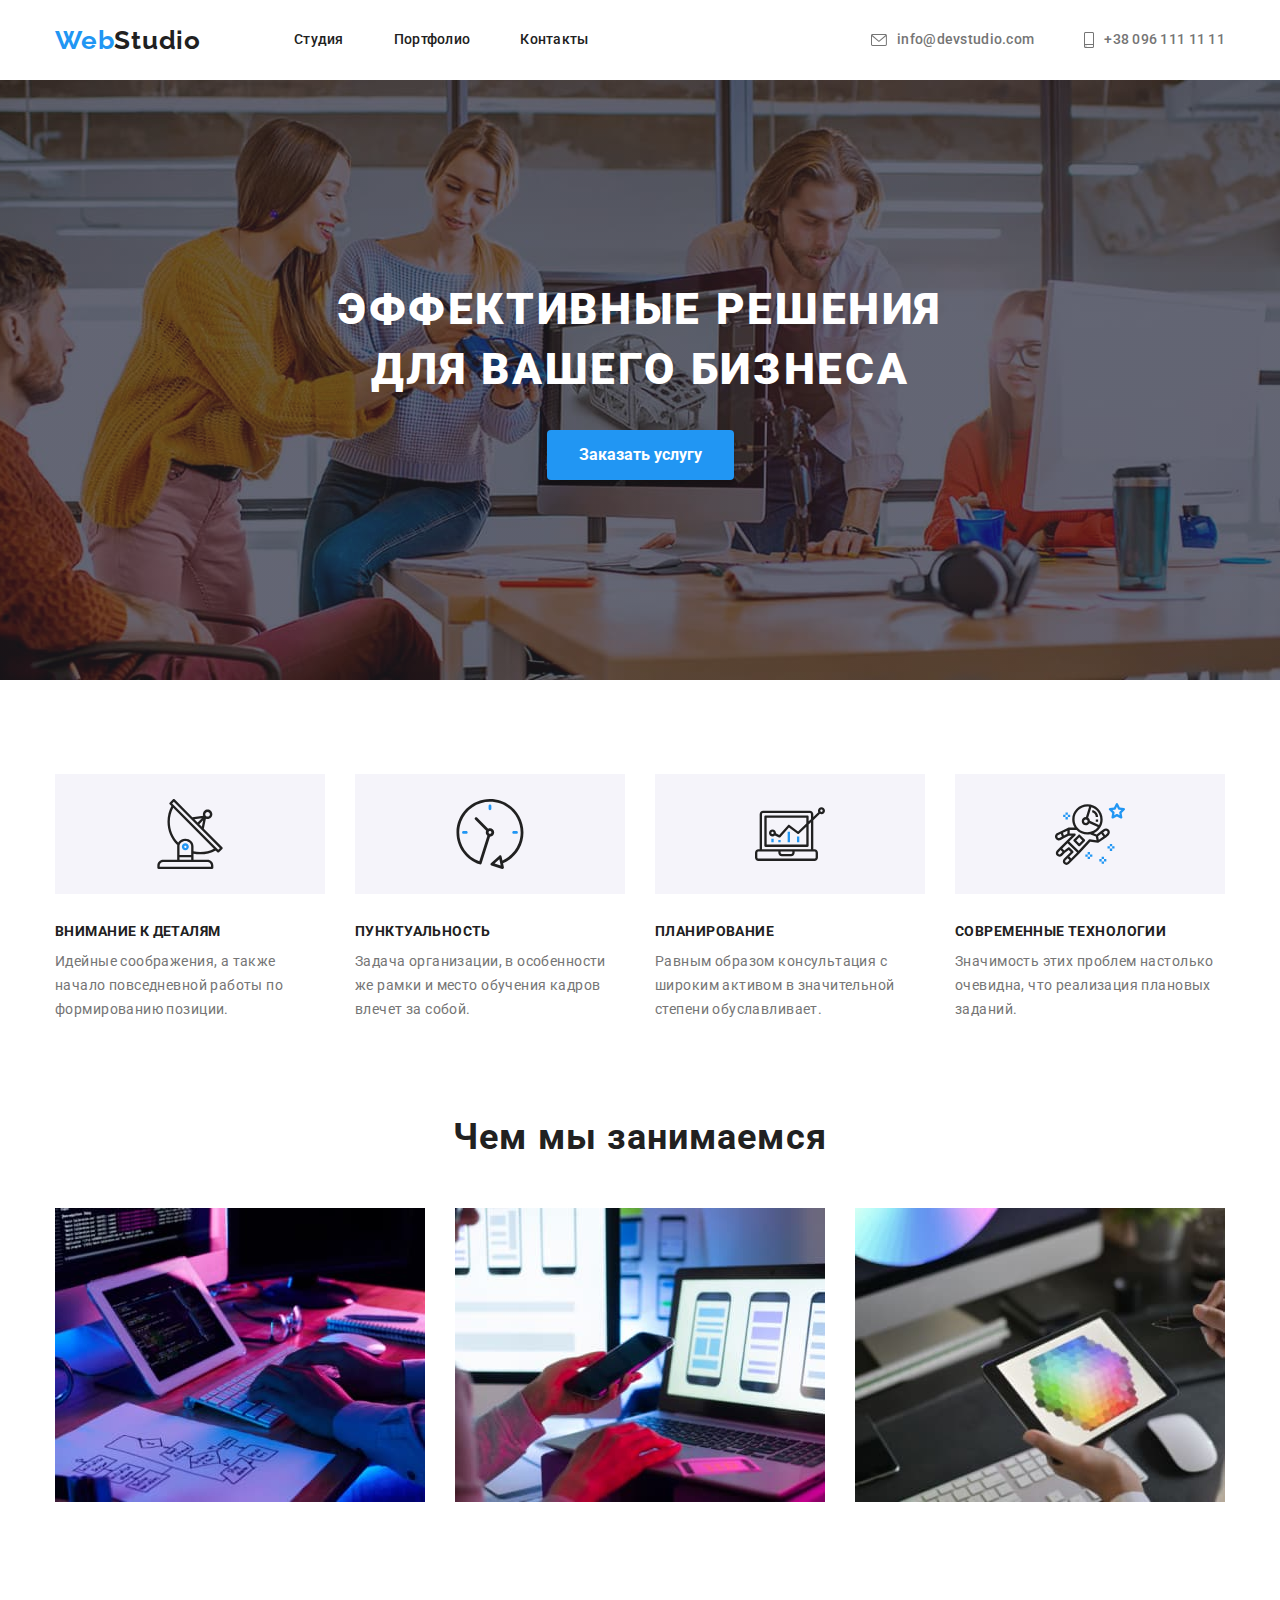
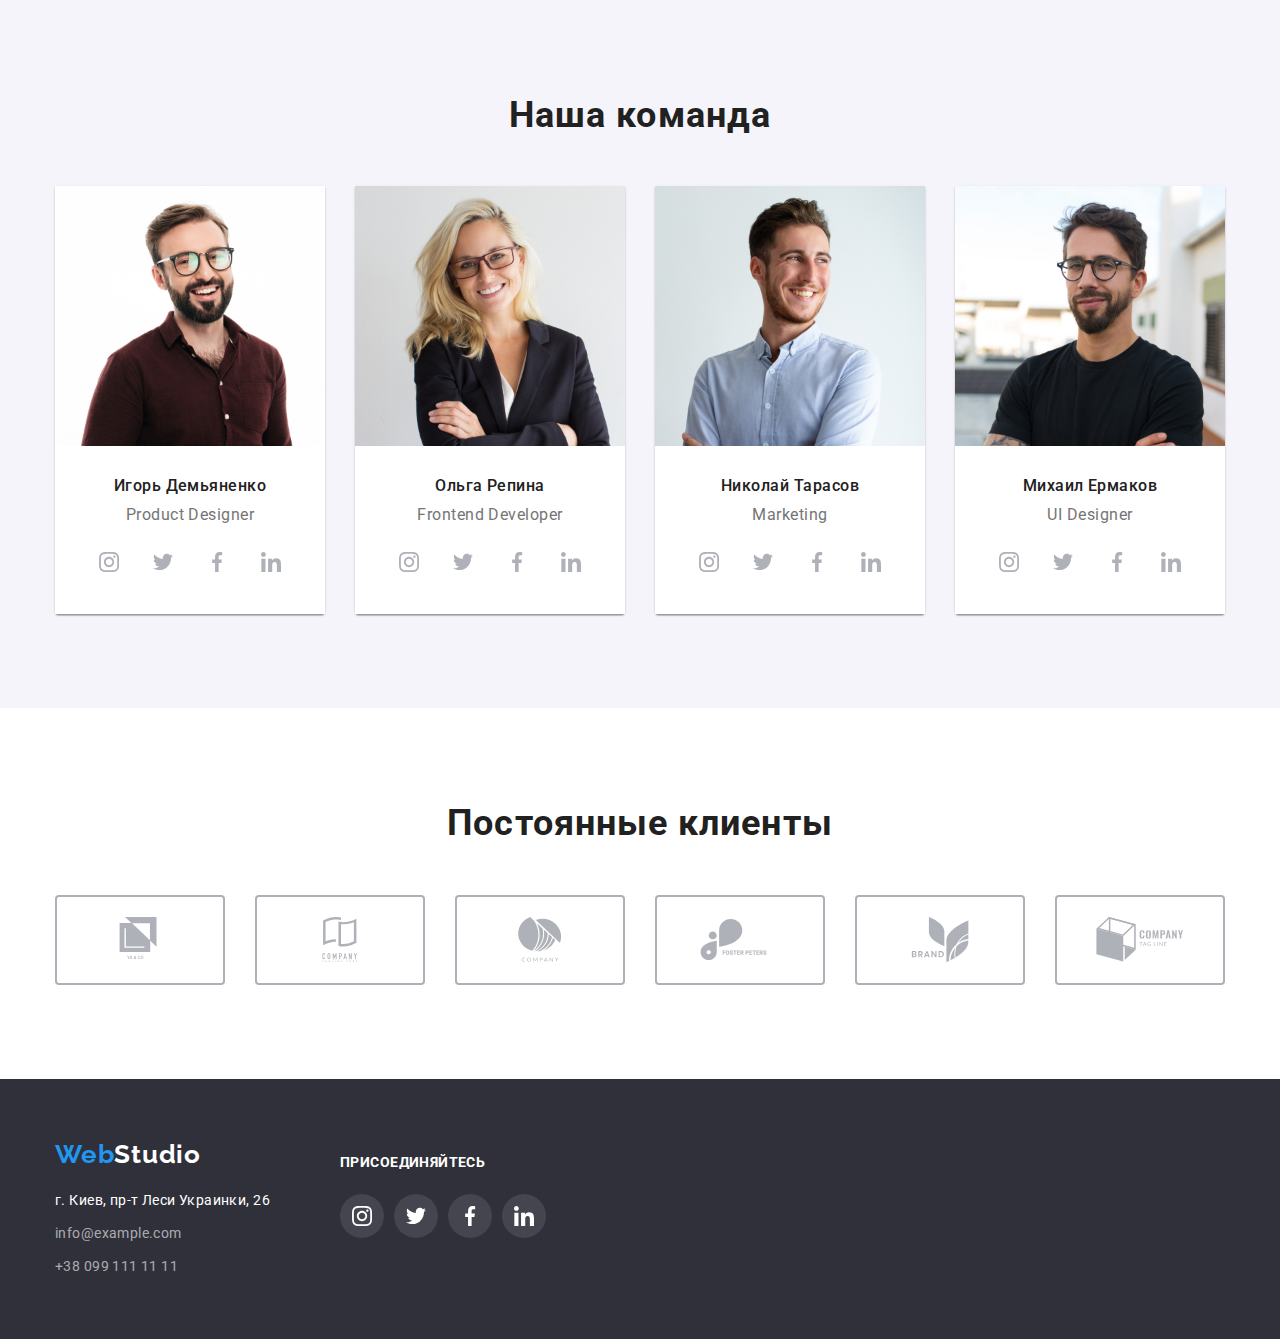
==== commit a6cba4b5: "устраняет замечания ментора" ====
--- a/index.html
+++ b/index.html
@@ -135,8 +135,7 @@
             <div class="conteiner ">                
                 <h2 class="comand-titel" >Наша команда</h2>
                 <ul class="comand-members">
-                    <li class="comand-member">
-                        <a href="#">
+                    <li class="comand-member">                        
                              <img class="photograph" src="./img/nk1.jpg" 
                                   alt="парень в очках и коричневой рубашке" 
                                   width="270"
@@ -146,44 +145,40 @@
                                  <p class="comand-position">Product Designer</p>
                           
                                 <ul class="social-links">
-                                    <li class="social-link">
-                                        <a >
+                                    <li class="margin-link">
+                                        <a class="social-link" href="#">
                                             <svg class="icon-link">
                                                 <use  href="./img/symbol-defs.svg#icon-instagram" ></use>
                                             </svg>
                                         </a>
                                     </li>
-                                    <li class="social-link">
-                                        <a >
+                                    <li class="margin-link">
+                                        <a class="social-link" href="#">
                                             <svg class="icon-link">
                                                 <use  href="./img/symbol-defs.svg#icon-twitter" ></use>
                                             </svg>
                                         </a>
                                     </li>
 
-                                    <li class="social-link">
-                                        <a >
+                                    <li class="margin-link">
+                                        <a class="social-link" href="#">
                                             <svg class="icon-link">
                                                 <use  href="./img/symbol-defs.svg#icon-facebook" ></use>
                                             </svg>
                                         </a>
                                     </li>
                                     
-                                    <li class="social-link">
-                                        <a >
+                                    <li class="margin-link">
+                                        <a class="social-link" href="#">
                                             <svg class="icon-link">
                                                 <use  href="./img/symbol-defs.svg#icon-linkedin" ></use>
                                             </svg>
                                         </a>
-                                    </li>
-                                    
+                                    </li>                                    
                                 </ul>
-
-                            </div>
-                        </a>
-                    </li>
-                    <li class="comand-member">
-                        <a href="#">
+                            </div>                
+                    </li>
+                    <li class="comand-member">                        
                             <img class="photograph" src="./img/nk2.jpg" 
                                     alt="девушка в очках и черном педжаке" 
                                     width="270"
@@ -192,43 +187,40 @@
                                     <h3 class="fuul-name">Ольга Репина</h3>
                                     <p class="comand-position">Frontend Developer</p>
                                     <ul class="social-links">
-                                        <li class="social-link">
-                                            <a >
+                                        <li class="margin-link">
+                                            <a class="social-link" href="#">
                                                 <svg class="icon-link">
-                                                    <use  href="./img/symbol-defs.svg#icon-instagram" ></use>
+                                                    <use href="./img/symbol-defs.svg#icon-instagram"></use>
                                                 </svg>
                                             </a>
                                         </li>
-                                        <li class="social-link">
-                                            <a >
+                                        <li class="margin-link">
+                                            <a class="social-link" href="#">
                                                 <svg class="icon-link">
-                                                    <use  href="./img/symbol-defs.svg#icon-twitter" ></use>
+                                                    <use href="./img/symbol-defs.svg#icon-twitter"></use>
                                                 </svg>
                                             </a>
                                         </li>
-    
-                                        <li class="social-link">
-                                            <a >
+                                    
+                                        <li class="margin-link">
+                                            <a class="social-link" href="#">
                                                 <svg class="icon-link">
-                                                    <use  href="./img/symbol-defs.svg#icon-facebook" ></use>
+                                                    <use href="./img/symbol-defs.svg#icon-facebook"></use>
                                                 </svg>
                                             </a>
                                         </li>
-                                        
-                                        <li class="social-link">
-                                            <a >
+                                    
+                                        <li class="margin-link">
+                                            <a class="social-link" href="#">
                                                 <svg class="icon-link">
-                                                    <use  href="./img/symbol-defs.svg#icon-linkedin" ></use>
+                                                    <use href="./img/symbol-defs.svg#icon-linkedin"></use>
                                                 </svg>
                                             </a>
                                         </li>
-                                        
                                     </ul>
-                            </div>
-                        </a>
-                    </li>
-                    <li class="comand-member">
-                        <a href="#">
+                            </div>                        
+                    </li>
+                    <li class="comand-member">                        
                             <img class="photograph" src="./img/nk3.jpg" 
                                  alt="парень в белой рубашке" 
                                  width="270"
@@ -237,43 +229,40 @@
                                 <h3 class="fuul-name">Николай Тарасов</h3>
                                 <p class="comand-position">Marketing</p>
                                 <ul class="social-links">
-                                    <li class="social-link">
-                                        <a >
-                                            <svg class="icon-link">
-                                                <use  href="./img/symbol-defs.svg#icon-instagram" ></use>
-                                            </svg>
-                                        </a>
-                                    </li>
-                                    <li class="social-link">
-                                        <a >
-                                            <svg class="icon-link">
-                                                <use  href="./img/symbol-defs.svg#icon-twitter" ></use>
-                                            </svg>
-                                        </a>
-                                    </li>
-
-                                    <li class="social-link">
-                                        <a >
-                                            <svg class="icon-link">
-                                                <use  href="./img/symbol-defs.svg#icon-facebook" ></use>
-                                            </svg>
-                                        </a>
-                                    </li>
-                                    
-                                    <li class="social-link">
-                                        <a >
-                                            <svg class="icon-link">
-                                                <use  href="./img/symbol-defs.svg#icon-linkedin" ></use>
-                                            </svg>
-                                        </a>
-                                    </li>
-                                    
+                                    <li class="margin-link">
+                                        <a class="social-link" href="#">
+                                            <svg class="icon-link">
+                                                <use href="./img/symbol-defs.svg#icon-instagram"></use>
+                                            </svg>
+                                        </a>
+                                    </li>
+                                    <li class="margin-link">
+                                        <a class="social-link" href="#">
+                                            <svg class="icon-link">
+                                                <use href="./img/symbol-defs.svg#icon-twitter"></use>
+                                            </svg>
+                                        </a>
+                                    </li>
+                                
+                                    <li class="margin-link">
+                                        <a class="social-link" href="#">
+                                            <svg class="icon-link">
+                                                <use href="./img/symbol-defs.svg#icon-facebook"></use>
+                                            </svg>
+                                        </a>
+                                    </li>
+                                
+                                    <li class="margin-link">
+                                        <a class="social-link" href="#">
+                                            <svg class="icon-link">
+                                                <use href="./img/symbol-defs.svg#icon-linkedin"></use>
+                                            </svg>
+                                        </a>
+                                    </li>
                                 </ul>
-                            </div>
-                        </a>
-                    </li>
-                    <li class="comand-member">
-                        <a href="#">
+                            </div>                        
+                    </li>
+                    <li class="comand-member">                        
                              <img class="photograph" src="./img/nk4.jpg" 
                                 alt="парень в очках и черной футболке" 
                                 width="270"
@@ -282,40 +271,38 @@
                                 <h3 class="fuul-name">Михаил Ермаков</h3>
                                 <p class="comand-position">UI Designer</p>
                                 <ul class="social-links">
-                                    <li class="social-link">
-                                        <a >
-                                            <svg class="icon-link">
-                                                <use  href="./img/symbol-defs.svg#icon-instagram" ></use>
-                                            </svg>
-                                        </a>
-                                    </li>
-                                    <li class="social-link">
-                                        <a >
-                                            <svg class="icon-link">
-                                                <use  href="./img/symbol-defs.svg#icon-twitter" ></use>
-                                            </svg>
-                                        </a>
-                                    </li>
-
-                                    <li class="social-link">
-                                        <a >
-                                            <svg class="icon-link">
-                                                <use  href="./img/symbol-defs.svg#icon-facebook" ></use>
-                                            </svg>
-                                        </a>
-                                    </li>
-                                    
-                                    <li class="social-link">
-                                        <a >
-                                            <svg class="icon-link">
-                                                <use  href="./img/symbol-defs.svg#icon-linkedin" ></use>
-                                            </svg>
-                                        </a>
-                                    </li>
-                                    
+                                    <li class="margin-link">
+                                        <a class="social-link" href="#">
+                                            <svg class="icon-link">
+                                                <use href="./img/symbol-defs.svg#icon-instagram"></use>
+                                            </svg>
+                                        </a>
+                                    </li>
+                                    <li class="margin-link">
+                                        <a class="social-link" href="#">
+                                            <svg class="icon-link">
+                                                <use href="./img/symbol-defs.svg#icon-twitter"></use>
+                                            </svg>
+                                        </a>
+                                    </li>
+                                
+                                    <li class="margin-link">
+                                        <a class="social-link" href="#">
+                                            <svg class="icon-link">
+                                                <use href="./img/symbol-defs.svg#icon-facebook"></use>
+                                            </svg>
+                                        </a>
+                                    </li>
+                                
+                                    <li class="margin-link">
+                                        <a class="social-link" href="#">
+                                            <svg class="icon-link">
+                                                <use href="./img/symbol-defs.svg#icon-linkedin"></use>
+                                            </svg>
+                                        </a>
+                                    </li>
                                 </ul>
-                            </div>
-                        </a>
+                            </div>                        
                      </li>   
                 </ul>                
             </div>                
@@ -326,49 +313,48 @@
             <div class="conteiner ">
                 <h2 class="customers-titel">Постоянные клиенты</h2>
                 <ul class="buyer-list">
-                    <li class="customers-element">
-                       <a href=""> 
+                    <li class="margin-client" >
+                       <a class="customers-element" href="#"> 
                             <svg class="customers-logo">
                                 <use href="./img/symbol-defs.svg#icon-logo1"></use>
                             </svg>    
                        </a>
                     </li>
-                    <li class="customers-element">
-                        <a href=""> 
+                    <li class="margin-client">
+                        <a class="customers-element" href="#"> 
                              <svg class="customers-logo">
                                  <use href="./img/symbol-defs.svg#icon-logo2"></use>
                              </svg>    
                         </a>
                      </li>
-                     <li class="customers-element">
-                        <a href=""> 
+                     <li class="margin-client">
+                        <a class="customers-element" href="#"> 
                              <svg class="customers-logo">
                                  <use href="./img/symbol-defs.svg#icon-logo3"></use>
                              </svg>    
                         </a>
                      </li>
-                     <li class="customers-element">
-                        <a href=""> 
+                     <li class="margin-client">
+                        <a class="customers-element" href="#"> 
                              <svg class="customers-logo sizefor">
                                  <use href="./img/symbol-defs.svg#icon-logo4"></use>
                              </svg>    
                         </a>
                      </li>
-                     <li class="customers-element">
-                        <a href=""> 
+                     <li class="margin-client">
+                        <a class="customers-element" href="#"> 
                              <svg class="customers-logo">
                                  <use href="./img/symbol-defs.svg#icon-logo5"></use>
                              </svg>    
                         </a>
                      </li>
-                     <li class="customers-element sizesix">
-                        <a href=""> 
-                             <svg class="customers-logo">
+                     <li class="margin-client">
+                        <a class="customers-element" href=""> 
+                             <svg class="customers-logo sizesix">
                                  <use href="./img/symbol-defs.svg#icon-logo6"></use>
                              </svg>    
                         </a>
-                     </li>
-                    
+                     </li>                    
                 </ul>
             </div>
         </section>
@@ -401,42 +387,39 @@
                     <div class="social-networks">
                         <p class="titel-networks">присоединяйтесь</p>
                         <ul class="footer-links">
-                            <li class="footer-link">
-                                <a href="">
+                            <li class="footer-margin">
+                                <a class="footer-link" href="#">
                                     <svg class="icon-footer">
                                         <use  href="./img/symbol-defs.svg#icon-instagram" ></use>
                                     </svg>
                                 </a>
                             </li>
-                            <li class="footer-link">
-                                <a  href="">
+                            <li class="footer-margin">
+                                <a class="footer-link" href="#">
                                     <svg class="icon-footer">
                                         <use  href="./img/symbol-defs.svg#icon-twitter" ></use>
                                     </svg>
                                 </a>
                             </li>
 
-                            <li class="footer-link">
-                                <a  href="">
+                            <li class="footer-margin">
+                                <a class="footer-link" href="#">
                                     <svg class="icon-footer">
                                         <use  href="./img/symbol-defs.svg#icon-facebook" ></use>
                                     </svg>
                                 </a>
                             </li>
                             
-                            <li class="footer-link">
-                                <a  href="">
+                            <li class="footer-margin">
+                                <a class="footer-link" href="#">
                                     <svg class="icon-footer">
                                         <use  href="./img/symbol-defs.svg#icon-linkedin" ></use>
                                     </svg>
                                 </a>
-                            </li>
-                            
-                        </ul>
-                        </ul>
+                            </li>                            
+                        </ul>                        
                     </div>
-                </div>
-                
+                </div>                
             </div>
         </section>        
     </footer>
--- a/css/styles.css
+++ b/css/styles.css
@@ -1,7 +1,7 @@
 /* Hedaer*/
 
 :root {
- --logo-backgraund-color:#E5E5E5;
+  --logo-backgraund-color: #e5e5e5;
   --dark-backgraund-color: #2f303a;
   --black-text-color: #212121;
   --hover-text-color: #2196f3;
@@ -9,13 +9,12 @@
   --grey-text-color: #757575;
   --button-background-color: #f5f4fa;
   --white-background-color: #ffffff;
-  --fill-icons-color:#AFB1B8;
+  --fill-icons-color: #afb1b8;
 }
 
 a {
-  text-decoration: none;  
-}
-
+  text-decoration: none;
+}
 
 li {
   list-style: none;
@@ -27,7 +26,7 @@
 h1,
 h2,
 h3,
-h4{
+h4 {
   margin-top: 0;
   margin-bottom: 0;
   padding-left: 0;
@@ -38,10 +37,9 @@
 }
 
 .conteiner {
-
   width: 1200px;
   margin-left: auto;
-  margin-right: auto;  
+  margin-right: auto;
   padding-left: 15px;
   padding-right: 15px;
 }
@@ -63,38 +61,35 @@
 }
 
 /* главное меню с контактами*/
-.page-header >.conteiner{
+.page-header > .conteiner {
   display: flex;
   align-items: center;
 }
- 
+
 .page-header {
- color: var(--black-text-color);
- background-color:var(--white-background-color); 
-}
-
-.site-nav{
-  display: flex;
-}
-
-.site-nav>.item:not(:last-child){
-margin-right: 50px;
-}
-
-.header-contacts>.contact-item:not(:last-child){
+  color: var(--black-text-color);
+  background-color: var(--white-background-color);
+}
+
+.site-nav {
+  display: flex;
+}
+
+.site-nav > .item:not(:last-child) {
   margin-right: 50px;
 }
 
-.header-links{
+.header-contacts > .contact-item:not(:last-child) {
+  margin-right: 50px;
+}
+
+.header-links {
   display: inline-flex;
   padding-top: 32px;
   padding-bottom: 32px;
- 
-}
-
-
-
-.icon-envelope{
+}
+
+.icon-envelope {
   display: block;
   width: 16px;
   height: 12px;
@@ -104,7 +99,7 @@
   margin-right: 10px;
 }
 
-.icon-smartphone{
+.icon-smartphone {
   display: block;
   width: 10px;
   height: 16px;
@@ -114,26 +109,24 @@
   margin-right: 10px;
 }
 
-.contact-item:hover .icon-smartphone,
-.contact-item:focus .icon-smartphone{
+.header-links:hover .icon-smartphone,
+.header-links:focus .icon-smartphone {
   fill: var(--hover-text-color);
 }
 
-
-
-
-.icon-mail{
+.icon-mail {
   display: inline-flex;
   align-self: center;
   justify-content: center;
   text-align: center;
 }
-.contact-item:hover .icon-envelope,
-.contact-item:focus .icon-envelope{
-fill: var(--hover-text-color);
-}
-
-.header-contacts{
+
+.header-links:hover .icon-envelope,
+.header-links:focus .icon-envelope {
+  fill: var(--hover-text-color);
+}
+
+.header-contacts {
   display: flex;
   margin-left: auto;
 }
@@ -166,42 +159,43 @@
   color: var(--hover-text-color);
 }
 
+.border-heder {
+  border-bottom: 1px solid #ececec;
+}
+
 /*Секция Герой*/
 
 .hero {
-  background-color: #C4C4C4;
+  background-color: #c4c4c4;
   text-align: center;
   padding-top: 0;
-  
-}
-
-
+}
 
 .hero .overley {
-  background-image:linear-gradient(
-    to top,
-     rgba(47, 48, 58, 0.4),
-     rgba(47, 48, 58, 0.4)
-  ), 
-  url(../img/hero.jpg);
-  background-position:center;
-  height: 600px;  
-}
-
-.overley{
+  background-image: linear-gradient(
+      to top,
+      rgba(47, 48, 58, 0.4),
+      rgba(47, 48, 58, 0.4)
+    ),
+    url(../img/hero.jpg);
+  background-position: center;
+  height: 600px;
+}
+
+.overley {
   max-width: 1600px;
   margin: 0 auto;
   padding-top: 200px;
 }
 
-.hero-width{
- display: inline-block; 
- width: 696px;
-}
-
-.hero-text {  
+.hero-width {
+  display: inline-block;
+  width: 696px;
+}
+
+.hero-text {
   display: block;
-   
+
   padding-bottom: 30px;
   margin-left: auto;
   margin-right: auto;
@@ -220,14 +214,14 @@
   display: inline-block;
   text-align: center;
   text-decoration: none;
-  
+
   padding-top: 10px;
   padding-right: 32px;
   padding-bottom: 10px;
   padding-left: 32px;
-  
+
   cursor: pointer;
-  border: transparent; 
+  border: transparent;
 
   font-weight: 700;
   font-size: 16px;
@@ -241,7 +235,7 @@
 }
 
 .hero-button:hover,
-.hero-button:focus{
+.hero-button:focus {
   background-color: var(--white-background-color);
   color: var(--hover-text-color);
 }
@@ -255,12 +249,11 @@
   padding-bottom: 94px;
 }
 
-.advantages-elements{
-  display: flex;
-
-}
-
-.advantages-elements>.advantages-element:not(:last-child){
+.advantages-elements {
+  display: flex;
+}
+
+.advantages-elements > .advantages-element:not(:last-child) {
   margin-right: 30px;
 }
 
@@ -270,15 +263,15 @@
   width: 1px;
   height: 1px;
   margin: -1px;
-  ...
-}
-
-.advantages-icon{
-  display:flex;
-  
+  ...;
+}
+
+.advantages-icon {
+  display: flex;
+
   width: 270px;
   height: 120px;
-  background-color:var(--button-background-color) ;
+  background-color: var(--button-background-color);
   margin-bottom: 30px;
   align-self: center;
   justify-content: center;
@@ -286,19 +279,16 @@
   padding-right: 100px;
   padding-bottom: 25px;
   padding-left: 100px;
-  
-  
-}
-
-.icon-element{
-  display:block;
- 
+}
+
+.icon-element {
+  display: block;
+
   width: 70px;
   height: 70px;
 }
-  
-
-.name{
+
+.name {
   margin-bottom: 10px;
 }
 
@@ -329,15 +319,15 @@
   padding-bottom: 94px;
 }
 
-.activity-titel{
+.activity-titel {
   margin-bottom: 50px;
 }
 
-.activity-variants{
-  display: flex;  
-}
-
-.activity-variants>.activity-variant:not(:last-child){
+.activity-variants {
+  display: flex;
+}
+
+.activity-variants > .activity-variant:not(:last-child) {
   margin-right: 30px;
 }
 
@@ -357,11 +347,10 @@
   display: flex;
   background-color: var(--button-background-color);
   padding-top: 94px;
-  padding-bottom: 94px; 
-  
-}
-
-.comand-titel{  
+  padding-bottom: 94px;
+}
+
+.comand-titel {
   margin-bottom: 50px;
 
   font-weight: 700;
@@ -373,23 +362,24 @@
   color: var(--black-text-color);
 }
 
-.comand-members{
-  display: flex; 
-}
-
-.comand-members>.comand-member:not(:last-child){
+.comand-members {
+  display: flex;
+}
+
+.comand-members > .comand-member:not(:last-child) {
   margin-right: 30px;
 }
 
-.comand-member{
-  box-shadow: 0px 1px 3px rgba(0, 0, 0, 0.12), 0px 1px 1px rgba(0, 0, 0, 0.14), 0px 2px 1px rgba(0, 0, 0, 0.2);
+.comand-member {
+  box-shadow: 0px 1px 3px rgba(0, 0, 0, 0.12), 0px 1px 1px rgba(0, 0, 0, 0.14),
+    0px 2px 1px rgba(0, 0, 0, 0.2);
   border-radius: 0px 0px 4px 4px;
 }
-.photograph{
-  display: block;  
-}
-
-.fuul-name{  
+.photograph {
+  display: block;
+}
+
+.fuul-name {
   margin-bottom: 10px;
 
   font-weight: 500;
@@ -401,7 +391,7 @@
   color: var(--black-text-color);
 }
 
-.background-titel{
+.background-titel {
   background-color: var(--white-background-color);
   padding-top: 30px;
   padding-bottom: 30px;
@@ -419,13 +409,13 @@
   margin-bottom: 16px;
 }
 
-.social-links{
-  display: flex;
-  justify-content: center;
-  background-color:var(--white-background-color);
-}
-
-.social-link{
+.social-links {
+  display: flex;
+  justify-content: center;
+  background-color: var(--white-background-color);
+}
+
+.social-link {
   display: flex;
   width: 44px;
   height: 44px;
@@ -433,100 +423,89 @@
   background-color: var(--white-background-color);
   align-items: center;
   justify-content: center;
-  fill: var(--fill-icons-color)
+  fill: var(--fill-icons-color);
 }
 
 .social-link:hover,
-.social-link:focus{
+.social-link:focus {
   background-color: var(--hover-text-color);
 }
 
-.icon-link{
-  display: flex;
-  
+.icon-link {
+  display: flex;
   width: 20px;
-  height: 20px;  
-}
-
-.icon-link:hover,
-.icon-link:focus{
+  height: 20px;
+  fill: var(--fill-icons-color);
+}
+
+.social-link:hover .icon-link,
+.social-link:focus .icon-link {
   fill: var(--white-background-color);
 }
 
-.social-links>.social-link:not(:last-child){
+.social-links > .margin-link:not(:last-child) {
   margin-right: 10px;
 }
 
 /*Постоянные клиенты*/
 
-.regular-customers{
-padding-top: 94px;
-padding-bottom: 94px;
-}
-
-.customers-titel{
-margin-bottom: 50px;
-
-font-weight: 700px;
-font-size: 36px;
-line-height: 1.17;
-text-align: center;
-letter-spacing: 0.03em;
-
-color: var(--black-text-color);
-}
-
-
-
-.buyer-list{
-  display: flex;
-}
-
-.buyer-list>.customers-element:not(:last-child){
+.regular-customers {
+  padding-top: 94px;
+  padding-bottom: 94px;
+}
+
+.customers-titel {
+  margin-bottom: 50px;
+
+  font-weight: 700;
+  font-size: 36px;
+  line-height: 1.17;
+  text-align: center;
+  letter-spacing: 0.03em;
+
+  color: var(--black-text-color);
+}
+
+.buyer-list {
+  display: flex;
+}
+
+.buyer-list > .margin-client:not(:last-child) {
   margin-right: 30px;
 }
 
-.customers-element{
-  display:inline-flex;
+.customers-element {
+  display: inline-flex;
   width: 170px;
   height: 90px;
-  border: 2px solid #AFB1B8;
+  border: 2px solid #afb1b8;
   box-sizing: border-box;
   border-radius: 4px;
-  background:var(--logo-backgraund-color);
   align-items: center;
   justify-content: center;
-  
-}
-
-
-
-.customers-element .sizefor{
+}
+
+.customers-element .sizefor {
   width: 80px;
   height: 42px;
   fill: var(--fill-icons-color);
 }
 
-.customers-logo{
+.customers-logo {
   width: 88px;
-  height: 45px;  
-  fill:var(--fill-icons-color);
-}
-
-
-
-.customers-element:hover ,
+  height: 45px;
+  fill: var(--fill-icons-color);
+}
+
+.customers-element:hover,
 .customers-element:focus {
- border-color: var(--hover-text-color);
-
+  border-color: var(--hover-text-color);
 }
 
 .customers-element:hover .customers-logo,
-.customers-element:focus .customers-logo{
+.customers-element:focus .customers-logo {
   fill: var(--hover-text-color);
 }
-
-
 
 /*Футер*/
 
@@ -536,35 +515,34 @@
   padding-bottom: 60px;
 }
 
-.contacts>.contact-element:not(:last-child){
-  margin-bottom: 9px; 
-}
-
-.contacts-footer{
-  display: flex;
-  
-}
-
-.social-networks{
+.contacts > .contact-element:not(:last-child) {
+  margin-bottom: 9px;
+}
+
+.contacts-footer {
+  display: flex;
+}
+
+.social-networks {
   margin-left: 70px;
 }
 
-.logo-footer{
+.logo-footer {
   display: block;
   margin-bottom: 20px;
 
   font-family: Raleway;
   font-weight: 700;
   font-size: 26px;
-  line-height: 1.19;  
-
-  letter-spacing: 0.03em;
-   
+  line-height: 1.19;
+
+  letter-spacing: 0.03em;
+
   color: var(--hover-text-color);
 }
 
-.logo-color-footer{
-  color:var(--white-text-color);
+.logo-color-footer {
+  color: var(--white-text-color);
 }
 
 .page-footer p {
@@ -587,26 +565,26 @@
   color: rgba(255, 255, 255, 0.6);
 }
 
-.titel-networks{
+.titel-networks {
   margin-top: 12px;
-margin-bottom: 20px;
-
-font-weight: 700;
-font-size: 14px;
-line-height: 1.14;
-letter-spacing: 0.03em;
-text-transform: uppercase;
-
-color: var(--white-text-color);
-}
-
-.footer-links{
-  display: flex;
-  justify-content: center;
-  background-color:var(--dark-backgraund-color);
-}
-
-.footer-link{
+  margin-bottom: 20px;
+
+  font-weight: 700;
+  font-size: 14px;
+  line-height: 1.14;
+  letter-spacing: 0.03em;
+  text-transform: uppercase;
+
+  color: var(--white-text-color);
+}
+
+.footer-links {
+  display: flex;
+  justify-content: center;
+  background-color: var(--dark-backgraund-color);
+}
+
+.footer-link {
   display: flex;
   width: 44px;
   height: 44px;
@@ -614,38 +592,38 @@
   background-color: rgba(255, 255, 255, 0.1);
   align-items: center;
   justify-content: center;
-  fill: var(--white-background-color)
+  fill: var(--white-background-color);
 }
 
 .footer-link:hover,
-.footer-link:focus{
+.footer-link:focus {
   background-color: var(--hover-text-color);
 }
 
-.icon-footer{
-  display: flex;
-  
+.icon-footer {
+  display: flex;
+
   width: 20px;
-  height: 20px;  
-
-  fill: var(--white-background-color)
-}
-
-.footer-links>.footer-link:not(:last-child){
+  height: 20px;
+
+  fill: var(--white-background-color);
+}
+
+.footer-links > .footer-margin:not(:last-child) {
   margin-right: 10px;
 }
 
 /*Портфолио кнопки*/
 
-.border-botton{
-  border-bottom: 1px solid #ECECEC;
+.border-botton {
+  border-bottom: 1px solid #ececec;
 }
 
 .our-projects {
-  background-color:var(--white-background-color);
+  background-color: var(--white-background-color);
   padding-top: 94px;
   padding-bottom: 94px;
-} 
+}
 
 .portfolio-button {
   display: inline-block;
@@ -656,7 +634,7 @@
   padding-top: 6px;
   padding-right: 22px;
   padding-bottom: 6px;
-  padding-left: 22px; 
+  padding-left: 22px;
 
   font-family: inherit;
 
@@ -673,60 +651,61 @@
 }
 
 .portfolio-button:hover,
-.portfolio-button:focus{
+.portfolio-button:focus {
   background-color: var(--hover-text-color);
   color: var(--white-background-color);
 }
 
-.filters-button>.filter-button:not(:last-child){
-  margin-right: 8px; 
-}
-
-.filters-button{
-  display: flex;
-  justify-content:center;
+.filters-button > .filter-button:not(:last-child) {
+  margin-right: 8px;
+}
+
+.filters-button {
+  display: flex;
+  justify-content: center;
   margin-bottom: 50px;
- 
 }
 
 /* портфлио проекты*/
 
-.projects-view{
+.projects-view {
   display: flex;
   flex-wrap: wrap;
-    
-}
-
-.project-elements{
+}
+
+.project-elements {
   display: block;
-  
+
   width: calc((100% - 60px) / 3);
   margin-right: 30px;
   margin-bottom: 30px;
   border: 1px solid #eeeeee;
 }
 
-.project-elements:nth-child(3n){
+.project-elements:nth-child(3n) {
   margin-right: 0;
 }
 
-.project-elements:nth-last-child(-n + 3){
+.project-elements:nth-last-child(-n + 3) {
   margin-bottom: 0;
 }
 
-.project-elements:hover,
-.project-elements:focus{
-  border: 1px solid #EEEEEE;
-  box-sizing: border-box;
-  box-shadow: 0px 1px 1px rgba(0, 0, 0, 0.12), 0px 4px 4px rgba(0, 0, 0, 0.06), 1px 4px 6px rgba(0, 0, 0, 0.16);
-}
-
-
-.project-img{
-  display: block;  
-}
-
-.project-titel{ 
+.project-element:focus,
+.project-element:hover {
+  border: 1px solid #eeeeee;
+  box-shadow: 0px 1px 1px rgba(0, 0, 0, 0.12), 0px 4px 4px rgba(0, 0, 0, 0.06),
+    1px 4px 6px rgba(0, 0, 0, 0.16);
+}
+
+.project-element {
+  display: block;
+}
+
+.project-img {
+  display: inline-block;
+}
+
+.project-titel {
   margin-bottom: 4px;
 
   font-weight: 700;
@@ -738,7 +717,7 @@
   color: var(--black-text-color);
 }
 
-.project-type{
+.project-type {
   font-size: 16px;
   line-height: 1.87;
 
@@ -753,7 +732,7 @@
   color: var(--white-text-color);
 }
 
-.background-end{
+.background-end {
   background-color: var(--white-background-color);
   padding-top: 20px;
   padding-left: 24px;
